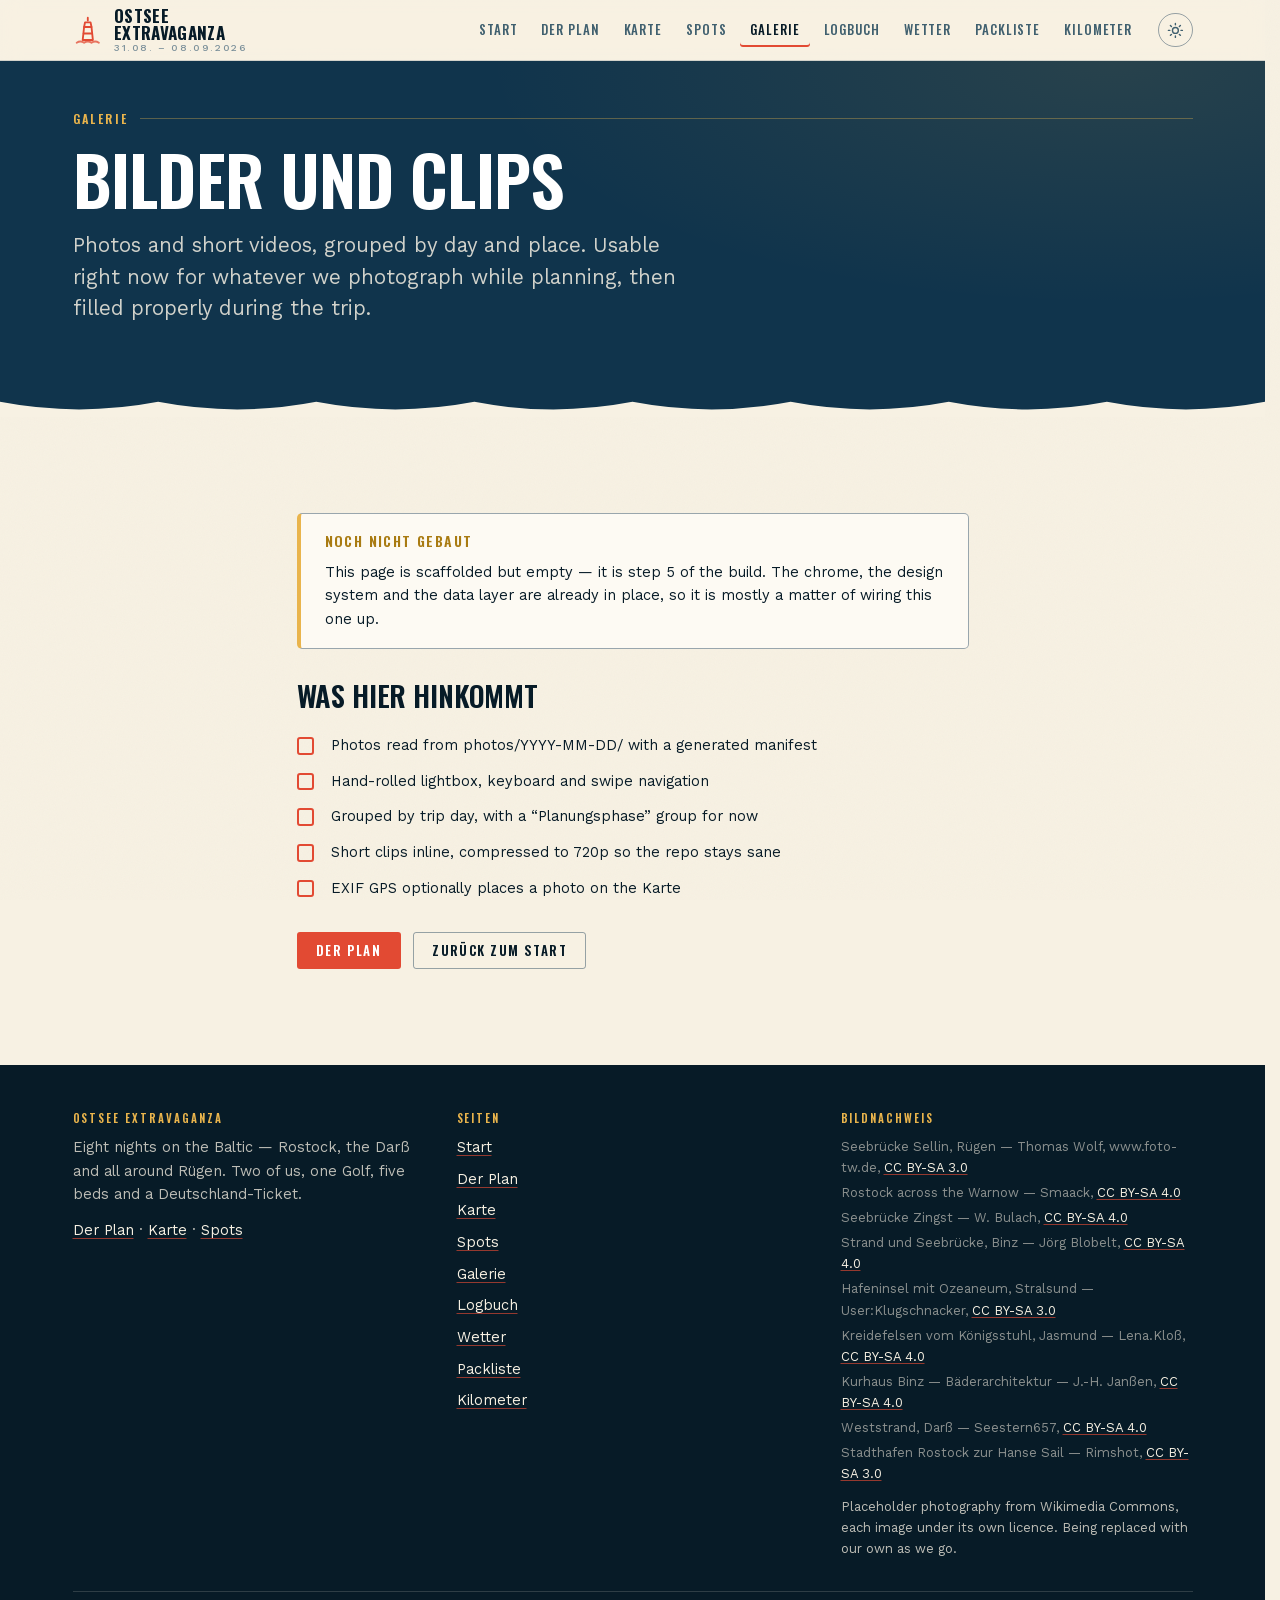
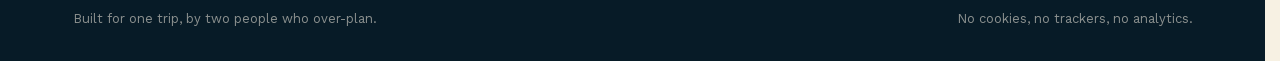
==== galerie.html @ 1d4a8ff0 "Ostsee Extravaganza — trip site for 31 Aug – 8 Sep 2026 Static site for one trip: Leipzig to the Bal" ====
<!DOCTYPE html>
<html lang="de">
<head>
<meta charset="utf-8">
<meta name="viewport" content="width=device-width, initial-scale=1">
<title>Galerie — Ostsee Extravaganza</title>
<meta name="description" content="Photo and video gallery, grouped by day and place.">
<meta name="theme-color" content="#10344c">
<meta name="color-scheme" content="light dark">
<link rel="icon" href="assets/img/motifs/favicon.svg" type="image/svg+xml">
<link rel="preload" href="assets/fonts/oswald-latin.woff2" as="font" type="font/woff2" crossorigin>
<link rel="preload" href="assets/fonts/worksans-latin.woff2" as="font" type="font/woff2" crossorigin>
<link rel="stylesheet" href="assets/css/site.css">
</head>
<body>

<main id="main">

  <header class="page-head">
    <div class="wrap page-head__inner">
      <p class="eyebrow">Galerie</p>
      <h1>Bilder und Clips</h1>
      <p class="lede">Photos and short videos, grouped by day and place. Usable right now for whatever we photograph while planning, then filled properly during the trip.</p>
    </div>
  </header>

  <div class="wave-band wave-band--from-navy"></div>

  <section class="section">
    <div class="wrap wrap--narrow stack-lg">
      <div class="notice notice--soon">
        <div class="notice__title">Noch nicht gebaut</div>
        <p>This page is scaffolded but empty — it is step 5 of the build. The chrome, the
           design system and the data layer are already in place, so it is mostly a matter of
           wiring this one up.</p>
      </div>

      <div>
        <h2 class="h3">Was hier hinkommt</h2>
        <ul class="checklist mt-5">
          <li><span class="checklist__box" aria-hidden="true"></span><span>Photos read from photos/YYYY-MM-DD/ with a generated manifest</span></li>
          <li><span class="checklist__box" aria-hidden="true"></span><span>Hand-rolled lightbox, keyboard and swipe navigation</span></li>
          <li><span class="checklist__box" aria-hidden="true"></span><span>Grouped by trip day, with a “Planungsphase” group for now</span></li>
          <li><span class="checklist__box" aria-hidden="true"></span><span>Short clips inline, compressed to 720p so the repo stays sane</span></li>
          <li><span class="checklist__box" aria-hidden="true"></span><span>EXIF GPS optionally places a photo on the Karte</span></li>
        </ul>
      </div>

      <div class="cluster">
        <a class="btn" href="plan.html">Der Plan</a>
        <a class="btn btn--ghost" href="index.html">Zurück zum Start</a>
      </div>
    </div>
  </section>

</main>

<script type="module" src="assets/js/stub.js"></script>
</body>
</html>
---- assets/css/site.css ----
/* ============================================================================
   OSTSEE EXTRAVAGANZA — design system
   Maritime Retro: 1930s Ostseebad travel-poster identity, editorial interiors.
   No external requests. Light + dark. Mobile first.
   ========================================================================= */

/* --- 1. Fonts ------------------------------------------------------------ */

@font-face {
  font-family: 'Oswald';
  font-style: normal;
  font-weight: 400 700;
  font-display: swap;
  src: url('../fonts/oswald-latin.woff2') format('woff2');
  unicode-range: U+0000-00FF, U+0131, U+0152-0153, U+02BB-02BC, U+02C6, U+02DA,
    U+02DC, U+0304, U+0308, U+0329, U+2000-206F, U+20AC, U+2122, U+2191, U+2193,
    U+2212, U+2215, U+FEFF, U+FFFD;
}
@font-face {
  font-family: 'Oswald';
  font-style: normal;
  font-weight: 400 700;
  font-display: swap;
  src: url('../fonts/oswald-latin-ext.woff2') format('woff2');
  unicode-range: U+0100-02BA, U+02BD-02C5, U+02C7-02CC, U+02CE-02D7, U+02DD-02FF,
    U+1E00-1E9F, U+1EF2-1EFF, U+2020, U+20A0-20AB, U+2C60-2C7F, U+A720-A7FF;
}
@font-face {
  font-family: 'Work Sans';
  font-style: normal;
  font-weight: 400 600;
  font-display: swap;
  src: url('../fonts/worksans-latin.woff2') format('woff2');
  unicode-range: U+0000-00FF, U+0131, U+0152-0153, U+02BB-02BC, U+02C6, U+02DA,
    U+02DC, U+0304, U+0308, U+0329, U+2000-206F, U+20AC, U+2122, U+2191, U+2193,
    U+2212, U+2215, U+FEFF, U+FFFD;
}
@font-face {
  font-family: 'Work Sans';
  font-style: normal;
  font-weight: 400 600;
  font-display: swap;
  src: url('../fonts/worksans-latin-ext.woff2') format('woff2');
  unicode-range: U+0100-02BA, U+02BD-02C5, U+02C7-02CC, U+02CE-02D7, U+02DD-02FF,
    U+1E00-1E9F, U+1EF2-1EFF, U+2020, U+20A0-20AB, U+2C60-2C7F, U+A720-A7FF;
}
@font-face {
  font-family: 'Work Sans';
  font-style: italic;
  font-weight: 400 600;
  font-display: swap;
  src: url('../fonts/worksans-italic-latin.woff2') format('woff2');
  unicode-range: U+0000-00FF, U+2000-206F, U+20AC;
}

/* --- 2. Tokens ---------------------------------------------------------- */

:root {
  /* palette */
  --c-cream: #f7f1e3;
  --c-cream-hi: #fdfaf3;
  --c-sand: #e3d5b7;
  --c-sand-dp: #cdb994;
  --c-navy: #10344c;
  --c-navy-hi: #1a4a68;
  --c-ink: #071b27;
  --c-tomato: #e24a33;
  --c-tomato-dp: #bf3a26;
  --c-mustard: #e9b44c;
  --c-foam: #7fa99b;
  --c-foam-dp: #5b8577;

  /* semantic — light */
  --bg: var(--c-cream);
  --bg-alt: #f1e9d8;
  --surface: var(--c-cream-hi);
  --surface-2: #fffdf8;
  --on-dark: var(--c-cream);
  --text: var(--c-ink);
  --text-dim: #40606f;
  --text-faint: #7a8f99;
  --line: rgba(16, 52, 76, 0.16);
  --line-strong: rgba(16, 52, 76, 0.42);
  --accent: var(--c-tomato);
  --accent-ink: #fff;
  --shadow-sm: 0 1px 2px rgba(7, 27, 39, 0.06), 0 2px 8px rgba(7, 27, 39, 0.05);
  --shadow-md: 0 2px 4px rgba(7, 27, 39, 0.07), 0 12px 32px rgba(7, 27, 39, 0.1);
  --shadow-lg: 0 4px 8px rgba(7, 27, 39, 0.08), 0 24px 56px rgba(7, 27, 39, 0.16);

  /* type */
  --ff-display: 'Oswald', 'Arial Narrow', 'Helvetica Neue Condensed', Impact,
    system-ui, sans-serif;
  --ff-text: 'Work Sans', ui-sans-serif, system-ui, -apple-system, 'Segoe UI',
    Roboto, sans-serif;
  --ff-mono: ui-monospace, 'SF Mono', SFMono-Regular, Menlo, monospace;

  /* fluid scale */
  --fs-poster: clamp(3.2rem, 13vw, 10rem);
  --fs-d1: clamp(2.25rem, 6.2vw, 4.25rem);
  --fs-d2: clamp(1.75rem, 4.2vw, 2.75rem);
  --fs-d3: clamp(1.35rem, 2.6vw, 1.8rem);
  --fs-lede: clamp(1.06rem, 1.6vw, 1.28rem);
  --fs-body: 1rem;
  --fs-sm: 0.9125rem;
  --fs-xs: 0.8125rem;
  --fs-eyebrow: 0.75rem;

  /* space */
  --sp-1: 0.25rem;
  --sp-2: 0.5rem;
  --sp-3: 0.75rem;
  --sp-4: 1rem;
  --sp-5: 1.5rem;
  --sp-6: 2rem;
  --sp-7: 3rem;
  --sp-8: 4rem;
  --sp-9: 6rem;

  /* geometry */
  --r-sm: 3px;
  --r-md: 5px;
  --r-lg: 8px;
  --wrap: 74rem;
  --wrap-narrow: 46rem;
  --nav-h: 3.75rem;

  --ease: cubic-bezier(0.2, 0.7, 0.25, 1);
}

@media (prefers-color-scheme: dark) {
  :root {
    --bg: var(--c-ink);
    --bg-alt: #04121b;
    --surface: #0e2a3a;
    --surface-2: #133346;
    --text: #f2ead9;
    --text-dim: #a8bfc9;
    --text-faint: #6f8b98;
    --line: rgba(227, 213, 183, 0.16);
    --line-strong: rgba(227, 213, 183, 0.36);
    --accent: #f2603f;
    --shadow-sm: 0 1px 2px rgba(0, 0, 0, 0.4), 0 2px 8px rgba(0, 0, 0, 0.3);
    --shadow-md: 0 2px 4px rgba(0, 0, 0, 0.4), 0 12px 32px rgba(0, 0, 0, 0.45);
    --shadow-lg: 0 4px 8px rgba(0, 0, 0, 0.4), 0 24px 56px rgba(0, 0, 0, 0.55);
  }
}

/* the theme toggle stamps data-theme on <html> and must win both ways */
:root[data-theme='light'] {
  --bg: #f7f1e3;
  --bg-alt: #f1e9d8;
  --surface: #fdfaf3;
  --surface-2: #fffdf8;
  --text: #071b27;
  --text-dim: #40606f;
  --text-faint: #7a8f99;
  --line: rgba(16, 52, 76, 0.16);
  --line-strong: rgba(16, 52, 76, 0.42);
  --accent: #e24a33;
  --shadow-sm: 0 1px 2px rgba(7, 27, 39, 0.06), 0 2px 8px rgba(7, 27, 39, 0.05);
  --shadow-md: 0 2px 4px rgba(7, 27, 39, 0.07), 0 12px 32px rgba(7, 27, 39, 0.1);
  --shadow-lg: 0 4px 8px rgba(7, 27, 39, 0.08), 0 24px 56px rgba(7, 27, 39, 0.16);
}
:root[data-theme='dark'] {
  --bg: #071b27;
  --bg-alt: #04121b;
  --surface: #0e2a3a;
  --surface-2: #133346;
  --text: #f2ead9;
  --text-dim: #a8bfc9;
  --text-faint: #6f8b98;
  --line: rgba(227, 213, 183, 0.16);
  --line-strong: rgba(227, 213, 183, 0.36);
  --accent: #f2603f;
  --shadow-sm: 0 1px 2px rgba(0, 0, 0, 0.4), 0 2px 8px rgba(0, 0, 0, 0.3);
  --shadow-md: 0 2px 4px rgba(0, 0, 0, 0.4), 0 12px 32px rgba(0, 0, 0, 0.45);
  --shadow-lg: 0 4px 8px rgba(0, 0, 0, 0.4), 0 24px 56px rgba(0, 0, 0, 0.55);
}

/* --- 3. Base ------------------------------------------------------------ */

*,
*::before,
*::after {
  box-sizing: border-box;
}
* {
  margin: 0;
}

html {
  -webkit-text-size-adjust: 100%;
  scroll-behavior: smooth;
  scrollbar-gutter: stable;
}
@media (prefers-reduced-motion: reduce) {
  html {
    scroll-behavior: auto;
  }
  *,
  *::before,
  *::after {
    animation-duration: 0.001ms !important;
    animation-iteration-count: 1 !important;
    transition-duration: 0.001ms !important;
  }
}

body {
  background: var(--bg);
  color: var(--text);
  font-family: var(--ff-text);
  font-size: var(--fs-body);
  line-height: 1.62;
  font-synthesis-weight: none;
  -webkit-font-smoothing: antialiased;
  text-rendering: optimizeLegibility;
  overflow-x: hidden;
}

/* subtle paper grain, sits under everything */
body::before {
  content: '';
  position: fixed;
  inset: 0;
  z-index: 0;
  pointer-events: none;
  opacity: 0.032;
  mix-blend-mode: multiply;
  background-image: url("data:image/svg+xml,%3Csvg xmlns='http://www.w3.org/2000/svg' width='180' height='180'%3E%3Cfilter id='n'%3E%3CfeTurbulence type='fractalNoise' baseFrequency='0.85' numOctaves='3'/%3E%3C/filter%3E%3Crect width='180' height='180' filter='url(%23n)'/%3E%3C/svg%3E");
}
@media (prefers-color-scheme: dark) {
  body::before {
    mix-blend-mode: screen;
    opacity: 0.05;
  }
}
:root[data-theme='dark'] body::before {
  mix-blend-mode: screen;
  opacity: 0.05;
}
:root[data-theme='light'] body::before {
  mix-blend-mode: multiply;
  opacity: 0.032;
}

img,
picture,
svg,
video {
  display: block;
  max-width: 100%;
}
img,
video {
  height: auto;
}

a {
  color: inherit;
  text-decoration-color: color-mix(in srgb, var(--accent) 65%, transparent);
  text-decoration-thickness: 0.08em;
  text-underline-offset: 0.18em;
  transition: color 0.16s var(--ease);
}
a:hover {
  color: var(--accent);
}

:where(a, button, input, select, textarea, summary, [tabindex]):focus-visible {
  outline: 2.5px solid var(--accent);
  outline-offset: 2px;
  border-radius: 2px;
}

button,
input,
select,
textarea {
  font: inherit;
  color: inherit;
}

::selection {
  background: var(--c-mustard);
  color: var(--c-ink);
}

.visually-hidden {
  position: absolute !important;
  width: 1px;
  height: 1px;
  padding: 0;
  overflow: hidden;
  clip: rect(0 0 0 0);
  white-space: nowrap;
  border: 0;
}

.skip-link {
  position: absolute;
  left: -9999px;
  top: 0;
  z-index: 100;
  background: var(--c-tomato);
  color: #fff;
  padding: var(--sp-3) var(--sp-5);
  font-family: var(--ff-display);
  text-transform: uppercase;
  letter-spacing: 0.06em;
}
.skip-link:focus {
  left: var(--sp-4);
  top: var(--sp-4);
  color: #fff;
}

/* --- 4. Typography ------------------------------------------------------ */

.display,
h1,
h2,
h3,
h4 {
  font-family: var(--ff-display);
  font-weight: 600;
  line-height: 1.02;
  letter-spacing: -0.005em;
  text-wrap: balance;
}

.poster-title {
  font-family: var(--ff-display);
  font-weight: 700;
  font-size: var(--fs-poster);
  line-height: 0.85;
  letter-spacing: -0.018em;
  text-transform: uppercase;
}
.poster-title > span {
  display: block;
}

h1,
.h1 {
  font-size: var(--fs-d1);
  text-transform: uppercase;
  letter-spacing: -0.01em;
}
h2,
.h2 {
  font-size: var(--fs-d2);
  text-transform: uppercase;
}
h3,
.h3 {
  font-size: var(--fs-d3);
}
h4,
.h4 {
  font-size: 1.0625rem;
  text-transform: uppercase;
  letter-spacing: 0.03em;
}

.eyebrow {
  display: flex;
  align-items: center;
  gap: var(--sp-3);
  font-family: var(--ff-display);
  font-size: var(--fs-eyebrow);
  font-weight: 600;
  text-transform: uppercase;
  letter-spacing: 0.2em;
  color: var(--accent);
}
.eyebrow::after {
  content: '';
  flex: 1;
  height: 1px;
  background: currentColor;
  opacity: 0.35;
}
.eyebrow--plain::after {
  display: none;
}

.lede {
  font-size: var(--fs-lede);
  line-height: 1.55;
  color: var(--text-dim);
  max-width: 42ch;
  text-wrap: pretty;
}

p {
  text-wrap: pretty;
}
p + p {
  margin-top: var(--sp-4);
}

.prose {
  max-width: 62ch;
}
.prose > * + * {
  margin-top: var(--sp-4);
}

.num {
  font-variant-numeric: tabular-nums;
  font-feature-settings: 'tnum' 1;
}

.tag {
  display: inline-block;
  font-family: var(--ff-display);
  font-size: 0.6875rem;
  font-weight: 600;
  text-transform: uppercase;
  letter-spacing: 0.13em;
  padding: 0.25em 0.6em 0.2em;
  border: 1px solid var(--line-strong);
  border-radius: 999px;
  color: var(--text-dim);
  white-space: nowrap;
}
.tag--accent {
  background: var(--c-tomato);
  border-color: var(--c-tomato);
  color: #fff;
}
.tag--mustard {
  background: var(--c-mustard);
  border-color: var(--c-mustard);
  color: var(--c-ink);
}
.tag--foam {
  background: var(--c-foam);
  border-color: var(--c-foam);
  color: var(--c-ink);
}
.tag--ghost {
  border-style: dashed;
}

/* --- 5. Layout --------------------------------------------------------- */

.wrap {
  width: 100%;
  max-width: var(--wrap);
  margin-inline: auto;
  padding-inline: var(--sp-5);
}
@media (min-width: 40em) {
  .wrap {
    padding-inline: var(--sp-6);
  }
}
.wrap--narrow {
  max-width: var(--wrap-narrow);
}

.section {
  position: relative;
  z-index: 1;
  padding-block: var(--sp-8);
}
@media (min-width: 48em) {
  .section {
    padding-block: var(--sp-9);
  }
}
.section--tight {
  padding-block: var(--sp-7);
}
.section--alt {
  background: var(--bg-alt);
}
.section--navy {
  background: var(--c-navy);
  color: var(--on-dark);
}
.section--navy .lede,
.section--navy .tag {
  color: color-mix(in srgb, var(--c-cream) 78%, transparent);
}
.section--navy .tag {
  border-color: rgba(247, 241, 227, 0.35);
}
.section--navy .eyebrow {
  color: var(--c-mustard);
}

.section-head {
  margin-bottom: var(--sp-6);
}
.section-head > * + * {
  margin-top: var(--sp-3);
}

.stack > * + * {
  margin-top: var(--sp-4);
}
.stack-lg > * + * {
  margin-top: var(--sp-6);
}

.grid {
  display: grid;
  gap: var(--sp-5);
}
.grid--2 {
  grid-template-columns: repeat(auto-fit, minmax(min(100%, 20rem), 1fr));
}
.grid--3 {
  grid-template-columns: repeat(auto-fit, minmax(min(100%, 15rem), 1fr));
}
.grid--4 {
  grid-template-columns: repeat(auto-fit, minmax(min(100%, 11rem), 1fr));
}
/* the five stays: explicit columns so the set lands 3 + 2 rather than 4 + 1 */
.grid--places {
  grid-template-columns: 1fr;
}
@media (min-width: 40em) {
  .grid--places {
    grid-template-columns: repeat(2, 1fr);
  }
}
@media (min-width: 64em) {
  .grid--places {
    grid-template-columns: repeat(3, 1fr);
  }
}

.cluster {
  display: flex;
  flex-wrap: wrap;
  gap: var(--sp-3);
  align-items: center;
}

/* --- 6. Motifs --------------------------------------------------------- */

/* Scalloped wave divider.
   Convention: a band is filled with the colour of the section it BELONGS to, and
   sits on the colour of the section it points into.
     --to-*    scallops point UP, band belongs to the section below
     --from-*  scallops point DOWN, band belongs to the section above          */
:root {
  --wave-h: clamp(14px, 2.4vw, 28px);
}

.wave {
  display: block;
  width: 100%;
  height: var(--wave-h);
  fill: currentColor;
}

.wave-band {
  position: relative;
  z-index: 2;
  line-height: 0;
  color: var(--c-navy);
  background: var(--bg);
}

/* entering a navy section from a lighter one: navy bulges upward */
.wave-band--to-navy {
  color: var(--c-navy);
  background: var(--bg-alt);
}
.wave-band--to-navy .wave {
  transform: scaleY(-1);
}

/* leaving a navy section: navy scallops hang down into the page */
.wave-band--from-navy {
  color: var(--c-navy);
  background: var(--bg);
}

/* leaving the photographic hero: the page colour bites up into the image */
.wave-band--from-hero {
  color: var(--bg);
  background: transparent;
  margin-top: calc(-1 * var(--wave-h));
}
.wave-band--from-hero .wave {
  transform: scaleY(-1);
}

/* leaving a tinted (--alt) section into the plain page background */
.wave-band--from-alt {
  color: var(--bg-alt);
  background: var(--bg);
}

/* thin double rule, poster style */
.rule {
  border: 0;
  height: 4px;
  border-top: 1px solid var(--line-strong);
  border-bottom: 1px solid var(--line-strong);
  background: transparent;
}

/* dashed route line with a bead at each end */
.routeline {
  display: flex;
  align-items: center;
  gap: var(--sp-2);
  color: var(--accent);
}
.routeline::before,
.routeline::after {
  content: '';
  width: 7px;
  height: 7px;
  border: 2px solid currentColor;
  border-radius: 50%;
  flex: none;
}
.routeline > span {
  flex: 1;
  height: 0;
  border-top: 2px dashed currentColor;
  opacity: 0.7;
}

/* --- 7. Header / nav --------------------------------------------------- */

.site-header {
  position: sticky;
  top: 0;
  z-index: 40;
  background: color-mix(in srgb, var(--bg) 88%, transparent);
  backdrop-filter: saturate(140%) blur(10px);
  border-bottom: 1px solid var(--line);
}
.site-header__bar {
  display: flex;
  align-items: center;
  gap: var(--sp-4);
  min-height: var(--nav-h);
}

.brand {
  display: inline-flex;
  align-items: center;
  gap: var(--sp-3);
  font-family: var(--ff-display);
  font-weight: 700;
  font-size: 1.0625rem;
  text-transform: uppercase;
  letter-spacing: 0.02em;
  text-decoration: none;
  line-height: 1;
  flex: none;
}
.brand:hover {
  color: inherit;
}
.brand__mark {
  width: 1.85rem;
  height: 1.85rem;
  flex: none;
  color: var(--c-tomato);
}
.brand__text small {
  display: block;
  font-family: var(--ff-text);
  font-size: 0.625rem;
  font-weight: 500;
  letter-spacing: 0.16em;
  color: var(--text-faint);
  text-transform: uppercase;
  margin-top: 2px;
}

.nav-toggle {
  margin-left: auto;
  display: inline-flex;
  align-items: center;
  gap: var(--sp-2);
  background: none;
  border: 1px solid var(--line-strong);
  border-radius: var(--r-sm);
  padding: 0.45rem 0.7rem;
  font-family: var(--ff-display);
  font-size: 0.75rem;
  text-transform: uppercase;
  letter-spacing: 0.12em;
  cursor: pointer;
}
@media (min-width: 62em) {
  .nav-toggle {
    display: none;
  }
}

.nav {
  margin-left: auto;
}
.nav__list {
  list-style: none;
  padding: 0;
  margin: 0;
  display: flex;
  gap: var(--sp-1);
}
.nav__link {
  display: block;
  padding: 0.4rem 0.62rem;
  font-family: var(--ff-display);
  font-size: 0.8125rem;
  font-weight: 500;
  text-transform: uppercase;
  letter-spacing: 0.07em;
  text-decoration: none;
  border-radius: var(--r-sm);
  color: var(--text-dim);
  white-space: nowrap;
}
.nav__link:hover {
  color: var(--text);
  background: color-mix(in srgb, var(--c-sand) 40%, transparent);
}
.nav__link[aria-current='page'] {
  color: var(--text);
  box-shadow: inset 0 -2px 0 var(--c-tomato);
}

@media (max-width: 61.99em) {
  .nav {
    position: absolute;
    left: 0;
    right: 0;
    top: 100%;
    background: var(--surface);
    border-bottom: 1px solid var(--line);
    box-shadow: var(--shadow-md);
    display: none;
    padding: var(--sp-3) var(--sp-5) var(--sp-5);
  }
  .nav[data-open='true'] {
    display: block;
  }
  .nav__list {
    flex-direction: column;
    gap: 0;
  }
  .nav__link {
    padding: 0.7rem 0.5rem;
    font-size: 1rem;
    border-bottom: 1px solid var(--line);
    border-radius: 0;
  }
  .nav__link[aria-current='page'] {
    box-shadow: inset 3px 0 0 var(--c-tomato);
  }
}

.theme-toggle {
  flex: none;
  width: 2.15rem;
  height: 2.15rem;
  display: grid;
  place-items: center;
  background: none;
  border: 1px solid var(--line-strong);
  border-radius: 50%;
  cursor: pointer;
  color: var(--text-dim);
}
.theme-toggle:hover {
  color: var(--text);
  border-color: var(--line-strong);
}
.theme-toggle svg {
  width: 1.05rem;
  height: 1.05rem;
}
.theme-toggle .icon-moon {
  display: none;
}
@media (prefers-color-scheme: dark) {
  .theme-toggle .icon-sun {
    display: none;
  }
  .theme-toggle .icon-moon {
    display: block;
  }
}
:root[data-theme='dark'] .theme-toggle .icon-sun {
  display: none;
}
:root[data-theme='dark'] .theme-toggle .icon-moon {
  display: block;
}
:root[data-theme='light'] .theme-toggle .icon-sun {
  display: block;
}
:root[data-theme='light'] .theme-toggle .icon-moon {
  display: none;
}

/* --- 8. Hero ----------------------------------------------------------- */

.hero {
  position: relative;
  z-index: 1;
  isolation: isolate;
  background: var(--c-navy);
  color: var(--c-cream);
  overflow: hidden;
}
.hero__media {
  position: absolute;
  inset: 0;
  z-index: -2;
}
.hero__media img {
  width: 100%;
  height: 100%;
  object-fit: cover;
  object-position: center 58%;
}
.hero__scrim {
  position: absolute;
  inset: 0;
  z-index: -1;
  background: linear-gradient(
      180deg,
      rgba(7, 27, 39, 0.78) 0%,
      rgba(7, 27, 39, 0.42) 34%,
      rgba(7, 27, 39, 0.55) 68%,
      rgba(7, 27, 39, 0.9) 100%
    ),
    radial-gradient(120% 80% at 50% 40%, transparent 30%, rgba(7, 27, 39, 0.5) 100%);
}
.hero__inner {
  position: relative;
  padding-block: clamp(var(--sp-7), 9vh, 6.5rem);
  display: grid;
  gap: var(--sp-5);
}
.hero__kicker {
  display: flex;
  flex-wrap: wrap;
  align-items: center;
  gap: var(--sp-3);
  font-family: var(--ff-display);
  font-size: 0.8125rem;
  font-weight: 500;
  text-transform: uppercase;
  letter-spacing: 0.22em;
  color: var(--c-mustard);
}
.hero__title {
  color: #fff;
  text-shadow: 0 2px 24px rgba(7, 27, 39, 0.5);
}
.hero__title .line-1 {
  color: var(--c-cream);
}
.hero__title .line-2 {
  color: var(--c-mustard);
  -webkit-text-stroke: 0;
}
.hero__lede {
  max-width: 34ch;
  color: color-mix(in srgb, var(--c-cream) 90%, transparent);
  font-size: var(--fs-lede);
  line-height: 1.5;
}
.hero__meta {
  display: flex;
  flex-wrap: wrap;
  gap: var(--sp-3) var(--sp-6);
  padding-top: var(--sp-4);
  border-top: 1px solid rgba(247, 241, 227, 0.28);
}
.hero__metaitem {
  display: grid;
  gap: 2px;
}
.hero__metaitem dt {
  font-family: var(--ff-display);
  font-size: 0.6875rem;
  text-transform: uppercase;
  letter-spacing: 0.18em;
  color: color-mix(in srgb, var(--c-cream) 62%, transparent);
}
.hero__metaitem dd {
  font-family: var(--ff-display);
  font-size: 1.25rem;
  font-weight: 600;
  color: #fff;
  font-variant-numeric: tabular-nums;
}
.hero__credit {
  position: absolute;
  right: var(--sp-4);
  bottom: var(--sp-3);
  z-index: 2;
  font-size: 0.625rem;
  letter-spacing: 0.04em;
  color: rgba(247, 241, 227, 0.6);
  text-align: right;
  max-width: 60vw;
}
.hero__credit a {
  color: inherit;
}

/* countdown */
.countdown {
  display: flex;
  gap: var(--sp-3);
  flex-wrap: wrap;
}
.countdown__cell {
  min-width: 4.25rem;
  padding: var(--sp-3) var(--sp-4);
  background: rgba(7, 27, 39, 0.45);
  border: 1px solid rgba(247, 241, 227, 0.28);
  border-radius: var(--r-md);
  text-align: center;
  backdrop-filter: blur(4px);
}
.countdown__num {
  display: block;
  font-family: var(--ff-display);
  font-weight: 700;
  font-size: 2rem;
  line-height: 1;
  color: #fff;
  font-variant-numeric: tabular-nums;
}
.countdown__lab {
  display: block;
  font-family: var(--ff-display);
  font-size: 0.625rem;
  text-transform: uppercase;
  letter-spacing: 0.16em;
  color: var(--c-mustard);
  margin-top: 4px;
}

/* --- 9. Cards ---------------------------------------------------------- */

.card {
  position: relative;
  background: var(--surface);
  border: 1px solid var(--line);
  border-radius: var(--r-md);
  box-shadow: var(--shadow-sm);
}
.card__body {
  padding: var(--sp-5);
}
.card--flush .card__body {
  padding: var(--sp-4);
}

/* place card — poster panel with photo */
.place {
  display: flex;
  flex-direction: column;
  overflow: hidden;
  background: var(--surface);
  border: 1px solid var(--line);
  border-radius: var(--r-md);
  box-shadow: var(--shadow-sm);
  text-decoration: none;
  color: inherit;
  transition: transform 0.28s var(--ease), box-shadow 0.28s var(--ease);
}
.place:hover,
.place:focus-visible {
  color: inherit;
  transform: translateY(-3px);
  box-shadow: var(--shadow-md);
}
.place__media {
  position: relative;
  aspect-ratio: 4 / 3;
  overflow: hidden;
  background: var(--c-navy);
}
.place__media img {
  width: 100%;
  height: 100%;
  object-fit: cover;
  transition: transform 0.5s var(--ease);
}
.place:hover .place__media img {
  transform: scale(1.04);
}
.place__seq {
  position: absolute;
  top: var(--sp-3);
  left: var(--sp-3);
  z-index: 2;
  width: 2rem;
  height: 2rem;
  display: grid;
  place-items: center;
  background: var(--c-tomato);
  color: #fff;
  border-radius: 50%;
  font-family: var(--ff-display);
  font-weight: 700;
  font-size: 0.9375rem;
  line-height: 1;
  box-shadow: 0 2px 8px rgba(7, 27, 39, 0.35);
}
.place__nights {
  position: absolute;
  bottom: 0;
  right: 0;
  z-index: 2;
  background: var(--c-mustard);
  color: var(--c-ink);
  font-family: var(--ff-display);
  font-size: 0.6875rem;
  font-weight: 600;
  text-transform: uppercase;
  letter-spacing: 0.1em;
  padding: 0.3em 0.7em;
  border-top-left-radius: var(--r-sm);
}
.place__body {
  padding: var(--sp-4) var(--sp-4) var(--sp-5);
  display: flex;
  flex-direction: column;
  gap: var(--sp-2);
  flex: 1;
}
.place__town {
  font-family: var(--ff-display);
  font-size: 1.4375rem;
  font-weight: 600;
  text-transform: uppercase;
  line-height: 1;
  letter-spacing: -0.005em;
}
.place__dates {
  font-family: var(--ff-display);
  font-size: 0.75rem;
  text-transform: uppercase;
  letter-spacing: 0.13em;
  color: var(--accent);
}
.place__name {
  font-size: var(--fs-sm);
  font-weight: 500;
}
.place__blurb {
  font-size: var(--fs-sm);
  color: var(--text-dim);
  line-height: 1.5;
}
.place__foot {
  margin-top: auto;
  padding-top: var(--sp-3);
  border-top: 1px solid var(--line);
  display: flex;
  justify-content: space-between;
  align-items: baseline;
  gap: var(--sp-3);
  font-family: var(--ff-display);
  font-size: 0.8125rem;
  text-transform: uppercase;
  letter-spacing: 0.06em;
}
.place__price {
  font-weight: 600;
  font-variant-numeric: tabular-nums;
}
.place__per {
  color: var(--text-faint);
  font-size: 0.6875rem;
  letter-spacing: 0.1em;
}

/* ticket-stub card, for bookings and transport */
.ticket {
  position: relative;
  background: var(--surface);
  border: 1px solid var(--line-strong);
  border-radius: var(--r-md);
  padding: var(--sp-5);
  box-shadow: var(--shadow-sm);
  overflow: hidden;
}
.ticket::before,
.ticket::after {
  content: '';
  position: absolute;
  width: 14px;
  height: 14px;
  background: var(--bg);
  border: 1px solid var(--line-strong);
  border-radius: 50%;
}
.ticket::before {
  left: -8px;
  top: 50%;
  transform: translateY(-50%);
}
.ticket::after {
  right: -8px;
  top: 50%;
  transform: translateY(-50%);
}
.ticket--alt::before,
.ticket--alt::after {
  background: var(--bg-alt);
}

/* stat tile */
.stat {
  padding: var(--sp-4);
  background: var(--surface);
  border: 1px solid var(--line);
  border-radius: var(--r-md);
  display: grid;
  gap: var(--sp-1);
}
.stat--bare {
  background: none;
  border: 0;
  padding: 0;
}
.stat__val {
  font-family: var(--ff-display);
  font-weight: 700;
  font-size: clamp(1.75rem, 4vw, 2.5rem);
  line-height: 1;
  font-variant-numeric: tabular-nums;
  letter-spacing: -0.015em;
}
.stat__val small {
  font-size: 0.5em;
  font-weight: 500;
  color: var(--text-faint);
  letter-spacing: 0.02em;
}
.stat__lab {
  font-family: var(--ff-display);
  font-size: 0.6875rem;
  text-transform: uppercase;
  letter-spacing: 0.16em;
  color: var(--text-faint);
}
.stat__note {
  font-size: var(--fs-xs);
  color: var(--text-dim);
}
.section--navy .stat {
  background: rgba(247, 241, 227, 0.06);
  border-color: rgba(247, 241, 227, 0.18);
}
.section--navy .stat__lab {
  color: var(--c-mustard);
}
.section--navy .stat__note {
  color: rgba(247, 241, 227, 0.72);
}

/* --- 10. Notices ------------------------------------------------------- */

.notice {
  display: grid;
  gap: var(--sp-2);
  padding: var(--sp-4) var(--sp-5);
  border-radius: var(--r-md);
  border: 1px solid var(--line-strong);
  border-left-width: 4px;
  background: var(--surface);
  font-size: var(--fs-sm);
}
.notice__title {
  font-family: var(--ff-display);
  font-size: 0.875rem;
  font-weight: 600;
  text-transform: uppercase;
  letter-spacing: 0.1em;
}
.notice--warn {
  border-left-color: var(--c-tomato);
}
.notice--warn .notice__title {
  color: var(--c-tomato);
}
.notice--info {
  border-left-color: var(--c-foam);
}
.notice--info .notice__title {
  color: var(--c-foam-dp);
}
.notice--soon {
  border-left-color: var(--c-mustard);
}
.notice--soon .notice__title {
  color: #a97b12;
}
@media (prefers-color-scheme: dark) {
  .notice--info .notice__title {
    color: var(--c-foam);
  }
  .notice--soon .notice__title {
    color: var(--c-mustard);
  }
}
:root[data-theme='dark'] .notice--info .notice__title {
  color: var(--c-foam);
}
:root[data-theme='dark'] .notice--soon .notice__title {
  color: var(--c-mustard);
}

/* deadline strip */
.deadline {
  display: flex;
  flex-wrap: wrap;
  align-items: center;
  gap: var(--sp-3) var(--sp-5);
  padding: var(--sp-4) var(--sp-5);
  background: var(--c-mustard);
  color: var(--c-ink);
  border-radius: var(--r-md);
}
.deadline--urgent {
  background: var(--c-tomato);
  color: #fff;
}
.deadline__label {
  font-family: var(--ff-display);
  font-size: 0.6875rem;
  text-transform: uppercase;
  letter-spacing: 0.18em;
  opacity: 0.8;
}
.deadline__main {
  font-family: var(--ff-display);
  font-size: 1.0625rem;
  font-weight: 600;
}
.deadline__days {
  margin-left: auto;
  font-family: var(--ff-display);
  font-weight: 700;
  font-size: 1.5rem;
  font-variant-numeric: tabular-nums;
  white-space: nowrap;
}
.deadline__days small {
  font-size: 0.5em;
  font-weight: 500;
  letter-spacing: 0.12em;
  text-transform: uppercase;
}

/* --- 11. Buttons ------------------------------------------------------- */

.btn {
  display: inline-flex;
  align-items: center;
  justify-content: center;
  gap: var(--sp-2);
  padding: 0.68rem 1.15rem;
  font-family: var(--ff-display);
  font-size: 0.8125rem;
  font-weight: 600;
  text-transform: uppercase;
  letter-spacing: 0.11em;
  line-height: 1;
  text-decoration: none;
  cursor: pointer;
  border: 1px solid transparent;
  border-radius: var(--r-sm);
  background: var(--c-tomato);
  color: #fff;
  transition: transform 0.14s var(--ease), background 0.14s var(--ease),
    box-shadow 0.14s var(--ease);
}
.btn:hover {
  background: var(--c-tomato-dp);
  color: #fff;
  transform: translateY(-1px);
  box-shadow: var(--shadow-sm);
}
.btn:active {
  transform: none;
}
.btn--ghost {
  background: transparent;
  color: inherit;
  border-color: var(--line-strong);
}
.btn--ghost:hover {
  background: color-mix(in srgb, var(--c-sand) 42%, transparent);
  color: inherit;
}
.btn--on-dark {
  background: transparent;
  border-color: rgba(247, 241, 227, 0.5);
  color: var(--c-cream);
}
.btn--on-dark:hover {
  background: rgba(247, 241, 227, 0.14);
  color: #fff;
}
.btn--sm {
  padding: 0.45rem 0.8rem;
  font-size: 0.6875rem;
}

/* --- 12. Tables -------------------------------------------------------- */

.table-scroll {
  overflow-x: auto;
  -webkit-overflow-scrolling: touch;
  border: 1px solid var(--line);
  border-radius: var(--r-md);
  background: var(--surface);
}
table.data {
  width: 100%;
  border-collapse: collapse;
  font-size: var(--fs-sm);
  min-width: 34rem;
}
table.data th,
table.data td {
  padding: 0.7rem 0.9rem;
  text-align: left;
  border-bottom: 1px solid var(--line);
  vertical-align: top;
}
table.data thead th {
  font-family: var(--ff-display);
  font-size: 0.6875rem;
  font-weight: 600;
  text-transform: uppercase;
  letter-spacing: 0.13em;
  color: var(--text-faint);
  white-space: nowrap;
  background: var(--bg-alt);
  position: sticky;
  top: 0;
}
table.data tbody tr:last-child td {
  border-bottom: 0;
}
table.data tbody tr:hover {
  background: color-mix(in srgb, var(--c-sand) 22%, transparent);
}
table.data .right {
  text-align: right;
  font-variant-numeric: tabular-nums;
  white-space: nowrap;
}
table.data tfoot td {
  font-weight: 600;
  border-top: 2px solid var(--line-strong);
  background: var(--bg-alt);
}

/* --- 13. Footer -------------------------------------------------------- */

.site-footer {
  position: relative;
  z-index: 1;
  background: var(--c-ink);
  color: color-mix(in srgb, var(--c-cream) 76%, transparent);
  font-size: var(--fs-sm);
  padding-block: var(--sp-7) var(--sp-6);
}
.site-footer a {
  color: var(--c-cream);
}
.site-footer h4 {
  color: var(--c-mustard);
  font-size: 0.6875rem;
  letter-spacing: 0.18em;
  margin-bottom: var(--sp-3);
}
.site-footer__grid {
  display: grid;
  gap: var(--sp-6);
  grid-template-columns: repeat(auto-fit, minmax(min(100%, 13rem), 1fr));
}
.site-footer__links {
  list-style: none;
  padding: 0;
  display: grid;
  gap: var(--sp-2);
}
.site-footer__bottom {
  margin-top: var(--sp-6);
  padding-top: var(--sp-4);
  border-top: 1px solid rgba(247, 241, 227, 0.16);
  display: flex;
  flex-wrap: wrap;
  gap: var(--sp-3) var(--sp-5);
  justify-content: space-between;
  font-size: var(--fs-xs);
  color: rgba(247, 241, 227, 0.55);
}
.credit-list {
  list-style: none;
  padding: 0;
  margin: 0;
  font-size: var(--fs-xs);
  color: rgba(247, 241, 227, 0.55);
  display: grid;
  gap: var(--sp-1);
}

/* --- 14. Utilities ----------------------------------------------------- */

.mt-0 { margin-top: 0; }
.mt-3 { margin-top: var(--sp-3); }
.mt-4 { margin-top: var(--sp-4); }
.mt-5 { margin-top: var(--sp-5); }
.mt-6 { margin-top: var(--sp-6); }
.mt-7 { margin-top: var(--sp-7); }
.dim { color: var(--text-dim); }
.faint { color: var(--text-faint); }
.small { font-size: var(--fs-sm); }
.xs { font-size: var(--fs-xs); }
.center { text-align: center; }
.nowrap { white-space: nowrap; }
[hidden] { display: none !important; }

/* progressive reveal — only where motion is welcome */
@media (prefers-reduced-motion: no-preference) {
  .reveal {
    opacity: 0;
    transform: translateY(14px);
    transition: opacity 0.6s var(--ease), transform 0.6s var(--ease);
  }
  .reveal.is-in {
    opacity: 1;
    transform: none;
  }
}

@media print {
  .site-header, .site-footer, .nav-toggle, .theme-toggle, .hero__media, .hero__scrim { display: none !important; }
  body { background: #fff; color: #000; }
  .section { padding-block: 1rem; }
  a { text-decoration: none; }
}

/* ============================================================================
   15. Page header (compact hero for interior pages)
   ========================================================================= */

.page-head {
  position: relative;
  z-index: 1;
  background: var(--c-navy);
  color: var(--c-cream);
  padding-block: var(--sp-7) var(--sp-8);
  overflow: hidden;
}
.page-head::after {
  content: '';
  position: absolute;
  inset: 0;
  opacity: 0.5;
  pointer-events: none;
  background: radial-gradient(80% 120% at 88% 0%, rgba(233, 180, 76, 0.22), transparent 62%);
}
.page-head__inner {
  position: relative;
  display: grid;
  gap: var(--sp-4);
}
.page-head h1 {
  color: #fff;
  max-width: 24ch;
}
.page-head .lede {
  color: color-mix(in srgb, var(--c-cream) 84%, transparent);
  max-width: 52ch;
}
.page-head .eyebrow {
  color: var(--c-mustard);
}
.page-head__facts {
  display: flex;
  flex-wrap: wrap;
  gap: var(--sp-3) var(--sp-6);
  margin-top: var(--sp-3);
  padding-top: var(--sp-4);
  border-top: 1px solid rgba(247, 241, 227, 0.24);
}
.page-head__fact {
  display: grid;
  gap: 1px;
}
.page-head__fact dt {
  font-family: var(--ff-display);
  font-size: 0.625rem;
  text-transform: uppercase;
  letter-spacing: 0.18em;
  color: rgba(247, 241, 227, 0.62);
}
.page-head__fact dd {
  font-family: var(--ff-display);
  font-size: 1.125rem;
  font-weight: 600;
  color: #fff;
  font-variant-numeric: tabular-nums;
}

/* ============================================================================
   16. Day timeline
   ========================================================================= */

.timeline {
  display: grid;
  gap: var(--sp-6);
}

.day {
  position: relative;
  display: grid;
  gap: var(--sp-4);
  grid-template-columns: 1fr;
  scroll-margin-top: calc(var(--nav-h) + var(--sp-4));
}
@media (min-width: 52em) {
  .day {
    grid-template-columns: 7.5rem 1fr;
    gap: var(--sp-6);
  }
}

/* left rail */
.day__rail {
  display: flex;
  align-items: center;
  gap: var(--sp-3);
}
@media (min-width: 52em) {
  .day__rail {
    display: block;
    position: sticky;
    top: calc(var(--nav-h) + var(--sp-5));
    align-self: start;
    text-align: right;
  }
}
.day__num {
  font-family: var(--ff-display);
  font-weight: 700;
  font-size: clamp(2.25rem, 5vw, 3.5rem);
  line-height: 0.85;
  color: var(--accent);
  font-variant-numeric: tabular-nums;
}
.day__num small {
  display: block;
  font-size: 0.28em;
  font-weight: 600;
  letter-spacing: 0.2em;
  color: var(--text-faint);
  text-transform: uppercase;
  margin-bottom: 3px;
}
.day__date {
  font-family: var(--ff-display);
  font-size: 0.8125rem;
  text-transform: uppercase;
  letter-spacing: 0.1em;
  color: var(--text-dim);
  margin-top: var(--sp-2);
}
.day__weekday {
  display: block;
  color: var(--text-faint);
  font-size: 0.6875rem;
  letter-spacing: 0.16em;
}

/* body */
.day__body {
  position: relative;
  padding-left: var(--sp-5);
  border-left: 2px solid var(--line);
}
@media (min-width: 52em) {
  .day__body {
    padding-left: var(--sp-6);
  }
}
.day__body::before {
  content: '';
  position: absolute;
  left: -7px;
  top: 8px;
  width: 12px;
  height: 12px;
  border-radius: 50%;
  background: var(--bg);
  border: 3px solid var(--accent);
}
.day--rest .day__body::before {
  border-color: var(--c-foam);
}

.day__title {
  font-size: var(--fs-d3);
  text-transform: uppercase;
}
.day__sub {
  color: var(--text-dim);
  font-size: var(--fs-sm);
  margin-top: var(--sp-1);
}
.day__meta {
  display: flex;
  flex-wrap: wrap;
  gap: var(--sp-2);
  margin-top: var(--sp-3);
}

/* fixed events */
.fixed-list {
  list-style: none;
  padding: 0;
  margin-top: var(--sp-4);
  display: grid;
  gap: var(--sp-2);
}
.fixed-item {
  display: grid;
  grid-template-columns: 1.6rem 1fr;
  gap: var(--sp-3);
  padding: var(--sp-3) var(--sp-4);
  background: var(--surface);
  border: 1px solid var(--line);
  border-left: 3px solid var(--c-navy);
  border-radius: var(--r-sm);
  font-size: var(--fs-sm);
}
.fixed-item--car { border-left-color: var(--c-tomato); }
.fixed-item--train { border-left-color: var(--c-foam); }
.fixed-item--checkin { border-left-color: var(--c-mustard); }
.fixed-item--checkout { border-left-color: var(--c-sand-dp); }
.fixed-item__icon {
  width: 1.15rem;
  height: 1.15rem;
  margin-top: 2px;
  color: var(--text-dim);
}
.fixed-item__time {
  font-family: var(--ff-display);
  font-weight: 600;
  font-size: 0.8125rem;
  letter-spacing: 0.06em;
  text-transform: uppercase;
  color: var(--accent);
  font-variant-numeric: tabular-nums;
}
.fixed-item__label {
  font-weight: 500;
}
.fixed-item__detail {
  color: var(--text-dim);
  font-size: var(--fs-xs);
  margin-top: 2px;
}

/* blocks */
.blocks {
  margin-top: var(--sp-5);
  display: grid;
  gap: var(--sp-4);
}
.block__label {
  font-family: var(--ff-display);
  font-size: 0.8125rem;
  font-weight: 600;
  text-transform: uppercase;
  letter-spacing: 0.1em;
  color: var(--text);
  display: flex;
  align-items: baseline;
  gap: var(--sp-3);
}
.block__label::after {
  content: '';
  flex: 1;
  height: 1px;
  background: var(--line);
}
.block__text {
  font-size: var(--fs-sm);
  color: var(--text-dim);
  margin-top: var(--sp-2);
  max-width: 68ch;
}

/* ============================================================================
   17. Deadline timeline (Fristen)
   ========================================================================= */

.fristen {
  list-style: none;
  padding: 0;
  display: grid;
  gap: 0;
  border: 1px solid var(--line);
  border-radius: var(--r-md);
  overflow: hidden;
  background: var(--surface);
}
.frist {
  display: grid;
  grid-template-columns: auto 1fr auto;
  align-items: center;
  gap: var(--sp-3) var(--sp-4);
  padding: var(--sp-4) var(--sp-5);
  border-bottom: 1px solid var(--line);
}
.frist:last-child { border-bottom: 0; }
.frist--past { opacity: 0.5; }
.frist--next { background: color-mix(in srgb, var(--c-mustard) 20%, transparent); }
.frist--urgent { background: color-mix(in srgb, var(--c-tomato) 14%, transparent); }
.frist__dot {
  width: 10px;
  height: 10px;
  border-radius: 50%;
  background: var(--c-foam);
}
.frist--next .frist__dot { background: var(--c-mustard); }
.frist--urgent .frist__dot { background: var(--c-tomato); }
.frist--past .frist__dot { background: var(--text-faint); }
.frist__what { font-weight: 500; font-size: var(--fs-sm); }
.frist__meta { font-size: var(--fs-xs); color: var(--text-dim); margin-top: 1px; }
.frist__when {
  text-align: right;
  font-family: var(--ff-display);
  font-variant-numeric: tabular-nums;
  white-space: nowrap;
}
.frist__days { font-weight: 700; font-size: 1.125rem; }
.frist__date {
  display: block;
  font-size: 0.6875rem;
  letter-spacing: 0.1em;
  text-transform: uppercase;
  color: var(--text-faint);
}

/* ============================================================================
   18. Train legs + checklist
   ========================================================================= */

.legs { list-style: none; padding: 0; display: grid; gap: 0; }
.leg {
  display: grid;
  grid-template-columns: 3.4rem 1fr;
  gap: var(--sp-4);
  padding: var(--sp-3) 0;
  font-size: var(--fs-sm);
  border-bottom: 1px dashed var(--line);
}
.leg:last-child { border-bottom: 0; }
.leg__time {
  font-family: var(--ff-display);
  font-weight: 600;
  font-variant-numeric: tabular-nums;
  letter-spacing: 0.03em;
}
.leg__line {
  display: inline-block;
  font-family: var(--ff-display);
  font-size: 0.6875rem;
  font-weight: 600;
  letter-spacing: 0.08em;
  padding: 0.16em 0.5em;
  border-radius: 2px;
  background: var(--c-navy);
  color: #fff;
  margin-right: var(--sp-2);
}
.leg__line--s { background: var(--c-foam-dp); }
.leg__where { font-weight: 500; }
.leg__detail { color: var(--text-dim); font-size: var(--fs-xs); margin-top: 2px; }
.leg--transfer {
  grid-template-columns: 3.4rem 1fr;
  color: var(--text-faint);
  font-size: var(--fs-xs);
  font-style: italic;
  padding: var(--sp-2) 0;
  border-bottom-style: none;
}
.leg--transfer .leg__time { font-style: normal; }
.leg--tight { color: var(--c-tomato); font-weight: 500; }

.checklist { list-style: none; padding: 0; display: grid; gap: var(--sp-3); }
.checklist li {
  display: grid;
  grid-template-columns: 1.4rem 1fr;
  gap: var(--sp-3);
  font-size: var(--fs-sm);
}
.checklist__box {
  width: 1.1rem;
  height: 1.1rem;
  margin-top: 3px;
  border: 2px solid var(--c-tomato);
  border-radius: 3px;
}
.checklist__why { display: block; color: var(--text-dim); font-size: var(--fs-xs); margin-top: 1px; }

/* section anchor offset for the sticky header */
[id] { scroll-margin-top: calc(var(--nav-h) + var(--sp-4)); }

/* ============================================================================
   19. Proportion bar
   Segments are separated by a 2px surface gap so adjacent fills never touch;
   identity is carried by the labelled legend, never by colour alone.
   ========================================================================= */

.propbar {
  display: flex;
  gap: 2px;
  height: 2rem;
  border-radius: 4px;
  overflow: hidden;
  background: var(--bg);
}
.propbar__seg {
  min-width: 3px;
  border: 0;
  padding: 0;
  cursor: default;
  background: var(--seg, var(--c-navy));
}
.propbar__seg:first-child {
  border-start-start-radius: 4px;
  border-end-start-radius: 4px;
}
.propbar__seg:last-child {
  border-start-end-radius: 4px;
  border-end-end-radius: 4px;
}
.propbar__seg:hover,
.propbar__seg:focus-visible {
  filter: brightness(1.08) saturate(1.05);
}

.chart-legend {
  list-style: none;
  padding: 0;
  margin-top: var(--sp-4);
  display: flex;
  flex-wrap: wrap;
  gap: var(--sp-3) var(--sp-5);
}
.chart-legend li {
  display: flex;
  align-items: baseline;
  gap: var(--sp-2);
  font-size: var(--fs-sm);
}
.chart-legend__swatch {
  width: 0.75rem;
  height: 0.75rem;
  border-radius: 2px;
  flex: none;
  transform: translateY(1px);
}
/* values and labels wear text tokens, never the series colour */
.chart-legend__val {
  font-family: var(--ff-display);
  font-weight: 600;
  font-variant-numeric: tabular-nums;
  color: var(--text);
}
.chart-legend__pct {
  color: var(--text-faint);
  font-size: var(--fs-xs);
  font-variant-numeric: tabular-nums;
}

.chart-tip {
  position: fixed;
  z-index: 60;
  pointer-events: none;
  opacity: 0;
  transform: translate(-50%, -120%);
  transition: opacity 0.12s var(--ease);
  background: var(--c-ink);
  color: var(--c-cream);
  border-radius: var(--r-sm);
  padding: 0.4rem 0.6rem;
  font-size: var(--fs-xs);
  line-height: 1.35;
  white-space: nowrap;
  box-shadow: var(--shadow-md);
}
.chart-tip[data-show='true'] {
  opacity: 1;
}
.chart-tip strong {
  font-family: var(--ff-display);
  font-variant-numeric: tabular-nums;
}

/* ============================================================================
   20. Map (Leaflet) + spots
   ========================================================================= */

.map-toolbar {
  display: flex;
  flex-wrap: wrap;
  gap: var(--sp-3);
  align-items: center;
}

.map-shell {
  border: 1px solid var(--line-strong);
  border-radius: var(--r-md);
  overflow: hidden;
  box-shadow: var(--shadow-sm);
}
#map {
  height: clamp(22rem, 62vh, 40rem);
  background: var(--bg-alt);
}
#map.is-adding {
  cursor: crosshair;
}
/* keep OSM tiles legible in dark mode without recolouring them into mush */
:root[data-theme='dark'] .leaflet-tile-pane {
  filter: brightness(0.78) saturate(0.85) contrast(1.05);
}
@media (prefers-color-scheme: dark) {
  :root:not([data-theme='light']) .leaflet-tile-pane {
    filter: brightness(0.78) saturate(0.85) contrast(1.05);
  }
}
.leaflet-container {
  font-family: var(--ff-text);
  background: var(--bg-alt);
}
.leaflet-bar a {
  color: var(--c-navy);
}

/* markers */
.pin {
  background: none;
  border: 0;
}
.pin__num {
  display: grid;
  place-items: center;
  width: 30px;
  height: 30px;
  border-radius: 50%;
  background: var(--c-tomato);
  color: #fff;
  font-family: var(--ff-display);
  font-weight: 700;
  font-size: 0.9375rem;
  line-height: 1;
  border: 2.5px solid var(--c-cream);
  box-shadow: 0 2px 6px rgba(7, 27, 39, 0.45);
}
.pin__dot {
  display: block;
  width: 100%;
  height: 100%;
  border-radius: 50%;
  background: var(--pin, var(--c-foam));
  border: 2.5px solid var(--c-cream);
  box-shadow: 0 1px 4px rgba(7, 27, 39, 0.4);
}
.pin--local .pin__dot {
  border-style: dashed;
  border-color: var(--c-mustard);
}

/* popups */
.pop .leaflet-popup-content-wrapper {
  background: var(--surface);
  color: var(--text);
  border-radius: var(--r-md);
  box-shadow: var(--shadow-md);
}
.pop .leaflet-popup-tip {
  background: var(--surface);
}
.pop .leaflet-popup-content {
  margin: 0.75rem 0.9rem;
  display: grid;
  gap: 3px;
  min-width: 11rem;
}
.pop__title {
  font-family: var(--ff-display);
  font-size: 1.0625rem;
  text-transform: uppercase;
  letter-spacing: 0.02em;
}
.pop__sub {
  font-size: var(--fs-sm);
  font-weight: 500;
}
.pop__meta {
  font-size: var(--fs-xs);
  color: var(--text-dim);
}
.pop__warn {
  font-size: var(--fs-xs);
  color: var(--c-tomato);
}
.pop__link,
.pop__del {
  margin-top: var(--sp-2);
  justify-self: start;
  font-family: var(--ff-display);
  font-size: 0.6875rem;
  text-transform: uppercase;
  letter-spacing: 0.12em;
  color: var(--accent);
  background: none;
  border: 0;
  padding: 0;
  cursor: pointer;
}

/* chips (category filters) */
.chip {
  display: inline-flex;
  align-items: center;
  gap: var(--sp-2);
  padding: 0.35rem 0.7rem;
  background: var(--surface);
  border: 1px solid var(--line-strong);
  border-radius: 999px;
  font-family: var(--ff-display);
  font-size: 0.75rem;
  text-transform: uppercase;
  letter-spacing: 0.08em;
  cursor: pointer;
  color: var(--text-dim);
}
.chip[aria-pressed='true'] {
  color: var(--text);
  background: var(--surface-2);
  border-color: var(--line-strong);
}
.chip[aria-pressed='false'] {
  opacity: 0.42;
  text-decoration: line-through;
}
.chip__dot {
  width: 0.6rem;
  height: 0.6rem;
  border-radius: 50%;
  background: var(--pin);
  flex: none;
}

/* route list */
.routelist {
  list-style: none;
  padding: 0;
  counter-reset: none;
  display: grid;
  gap: var(--sp-2);
}
.routelist__btn {
  width: 100%;
  display: grid;
  grid-template-columns: 2rem 1fr;
  gap: var(--sp-3);
  align-items: center;
  text-align: left;
  padding: var(--sp-3) var(--sp-4);
  background: var(--surface);
  border: 1px solid var(--line);
  border-radius: var(--r-sm);
  cursor: pointer;
  font-size: var(--fs-sm);
}
.routelist__btn:hover {
  border-color: var(--line-strong);
}
.routelist__seq {
  display: grid;
  place-items: center;
  width: 1.75rem;
  height: 1.75rem;
  border-radius: 50%;
  background: var(--c-tomato);
  color: #fff;
  font-family: var(--ff-display);
  font-weight: 700;
  font-size: 0.8125rem;
}
.routelist__meta {
  display: block;
  font-size: var(--fs-xs);
  color: var(--text-dim);
}

/* compact spot list (map page) */
.spotlist {
  list-style: none;
  padding: 0;
  display: grid;
  gap: 1px;
  border: 1px solid var(--line);
  border-radius: var(--r-sm);
  overflow: hidden;
}
.spotrow {
  display: grid;
  grid-template-columns: auto 1fr auto;
  align-items: center;
  gap: var(--sp-3);
  padding: var(--sp-2) var(--sp-4);
  background: var(--surface);
  border-bottom: 1px solid var(--line);
}
.spotrow:last-child {
  border-bottom: 0;
}
.spotrow__dot {
  width: 0.6rem;
  height: 0.6rem;
  border-radius: 50%;
  background: var(--pin);
  flex: none;
}
.spotrow__btn {
  background: none;
  border: 0;
  padding: 0;
  text-align: left;
  cursor: pointer;
  font-size: var(--fs-sm);
}
.spotrow__btn:disabled {
  cursor: default;
  opacity: 0.65;
}
.spotrow__meta {
  display: block;
  font-size: var(--fs-xs);
  color: var(--text-faint);
}
.spotrow__link {
  text-decoration: none;
  color: var(--accent);
}

/* spot cards (spots page) */
.spotcard {
  display: flex;
  background: var(--surface);
  border: 1px solid var(--line);
  border-radius: var(--r-md);
  overflow: hidden;
  box-shadow: var(--shadow-sm);
}
.spotcard__bar {
  width: 5px;
  flex: none;
  background: var(--pin, var(--c-foam));
}
.spotcard__body {
  padding: var(--sp-4);
  display: flex;
  flex-direction: column;
  flex: 1;
}
.spotcard__foot {
  margin-top: auto;
  padding-top: var(--sp-4);
  display: flex;
  flex-wrap: wrap;
  gap: var(--sp-4);
  font-family: var(--ff-display);
  font-size: 0.6875rem;
  text-transform: uppercase;
  letter-spacing: 0.11em;
}
.spotcard__foot a {
  color: var(--accent);
  text-decoration: none;
}
.spotcard__del {
  background: none;
  border: 0;
  padding: 0;
  cursor: pointer;
  color: var(--text-faint);
  font: inherit;
  text-transform: uppercase;
  letter-spacing: 0.11em;
}
.spotcard__del:hover {
  color: var(--c-tomato);
}

/* ============================================================================
   21. Form fields
   ========================================================================= */

.field__label {
  display: block;
  font-family: var(--ff-display);
  font-size: 0.6875rem;
  font-weight: 600;
  text-transform: uppercase;
  letter-spacing: 0.14em;
  color: var(--text-faint);
  margin-bottom: var(--sp-2);
}
.field {
  width: 100%;
  padding: 0.6rem 0.75rem;
  background: var(--surface-2);
  color: var(--text);
  border: 1px solid var(--line-strong);
  border-radius: var(--r-sm);
  font-size: var(--fs-sm);
  font-family: inherit;
}
.field:focus-visible {
  outline: 2.5px solid var(--accent);
  outline-offset: 1px;
  border-color: var(--accent);
}
textarea.field {
  resize: vertical;
  line-height: 1.5;
}
select.field {
  appearance: none;
  background-image: linear-gradient(45deg, transparent 49%, currentColor 50%),
    linear-gradient(-45deg, transparent 49%, currentColor 50%);
  background-size: 6px 6px, 6px 6px;
  background-position: right 1rem center, right 0.62rem center;
  background-repeat: no-repeat;
  padding-right: 2rem;
}
.field__help {
  margin-top: var(--sp-2);
  font-size: var(--fs-xs);
  color: var(--text-faint);
}
.field__help--ok {
  color: var(--c-foam-dp);
}
.field__help--warn {
  color: #a97b12;
}
@media (prefers-color-scheme: dark) {
  :root:not([data-theme='light']) .field__help--ok { color: var(--c-foam); }
  :root:not([data-theme='light']) .field__help--warn { color: var(--c-mustard); }
}
:root[data-theme='dark'] .field__help--ok { color: var(--c-foam); }
:root[data-theme='dark'] .field__help--warn { color: var(--c-mustard); }
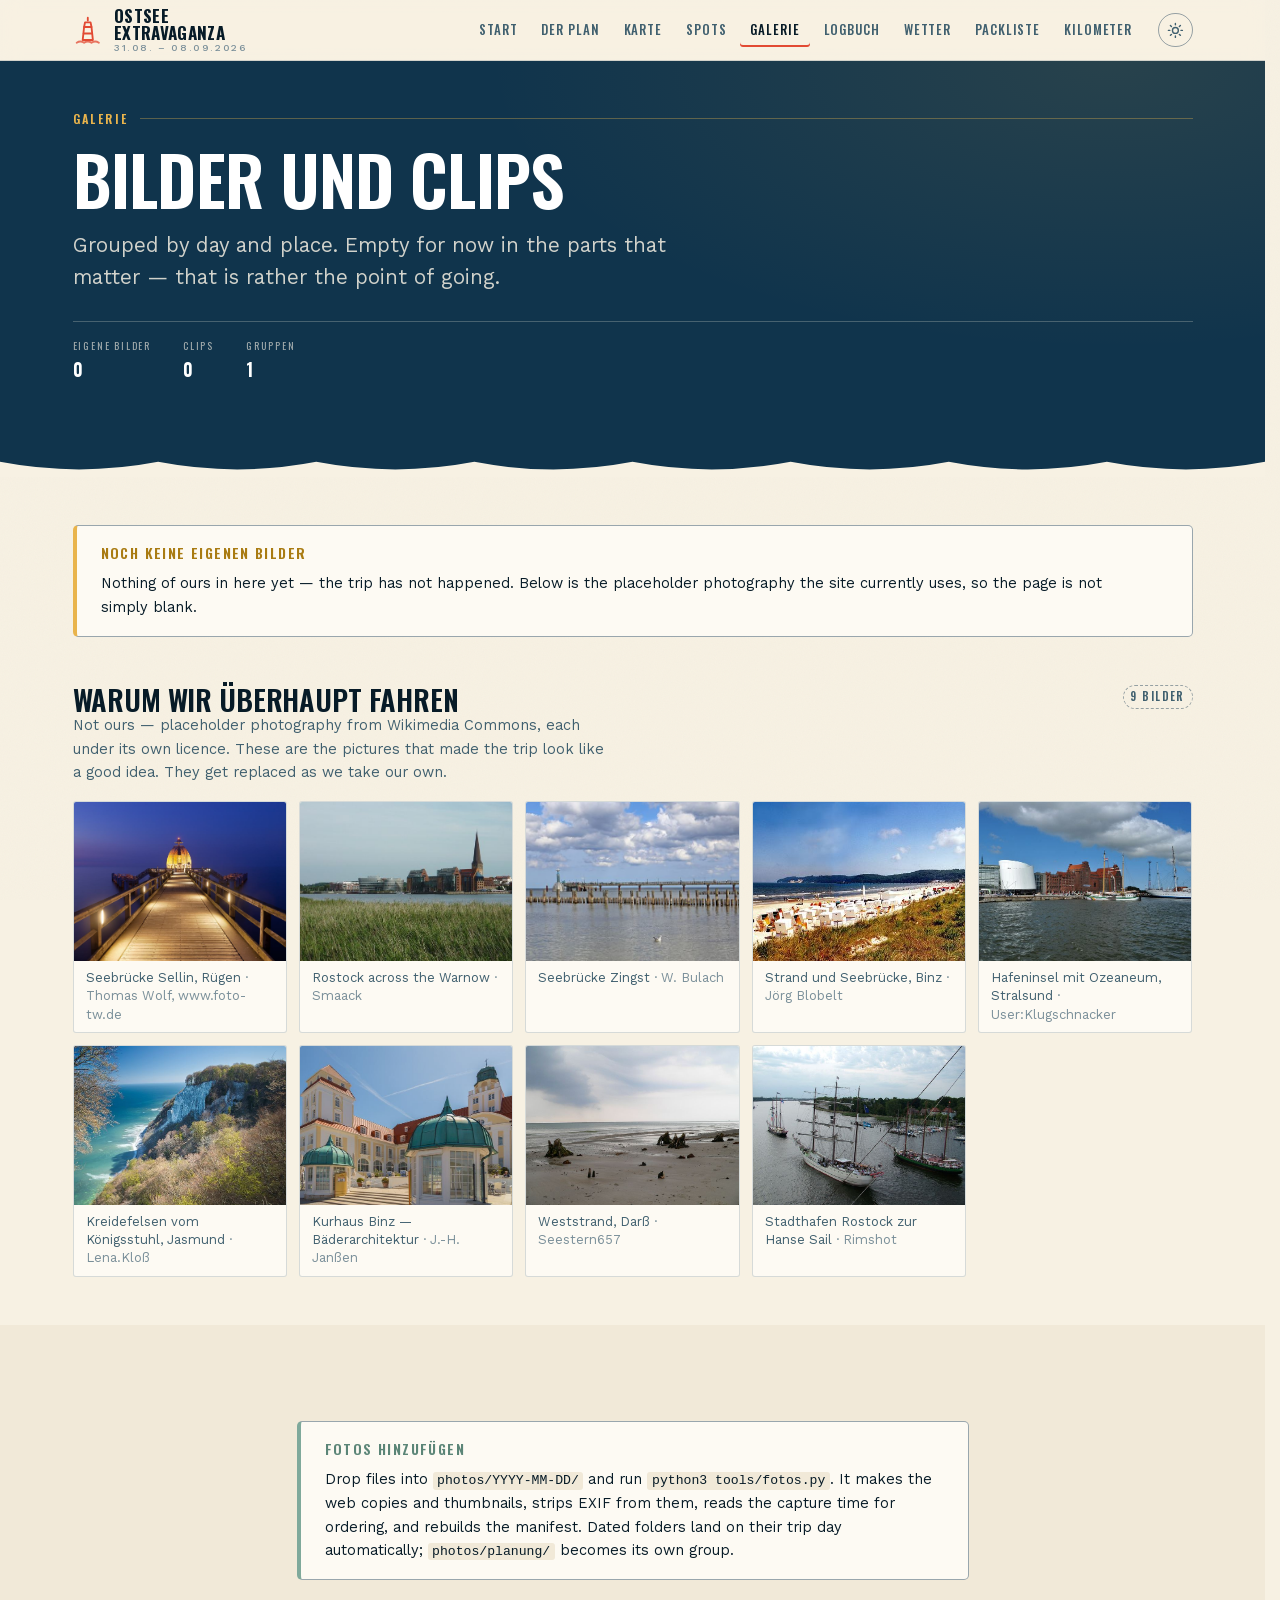
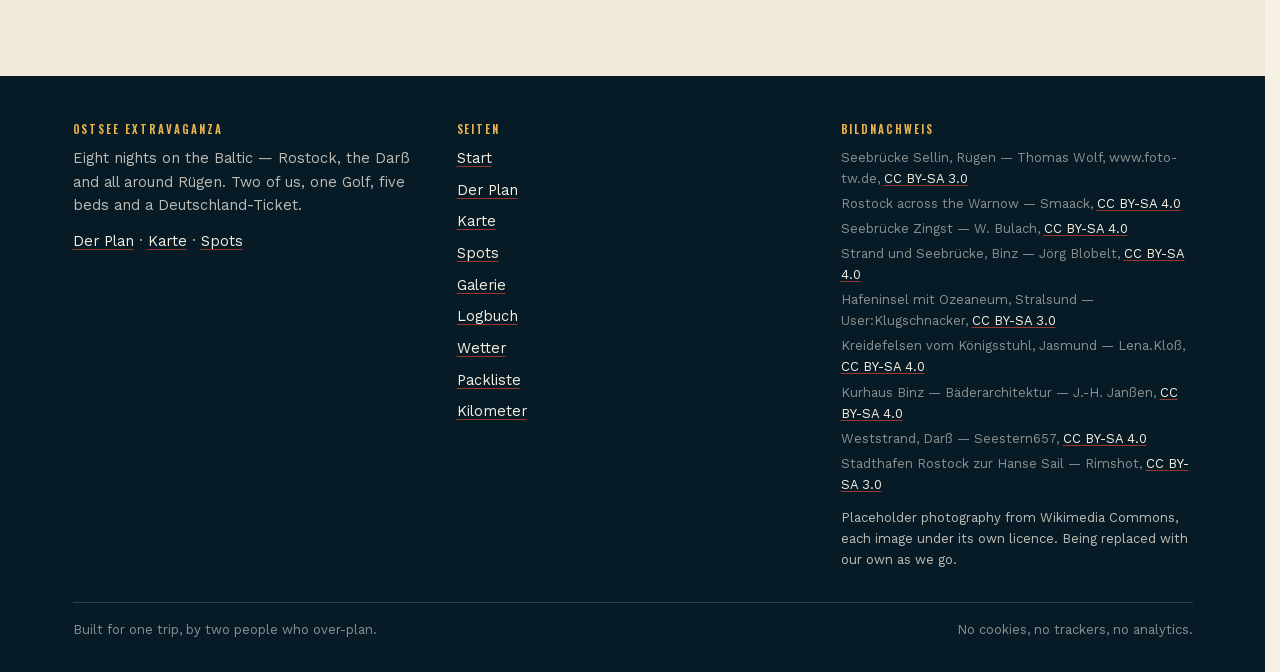
==== commit 518d1b68: "Galerie, Logbuch and Wetter Galerie - Grouped grid with a hand-rolled lightbox: keyboard arrows, Esc" ====
--- a/galerie.html
+++ b/galerie.html
@@ -4,7 +4,7 @@
 <meta charset="utf-8">
 <meta name="viewport" content="width=device-width, initial-scale=1">
 <title>Galerie — Ostsee Extravaganza</title>
-<meta name="description" content="Photo and video gallery, grouped by day and place.">
+<meta name="description" content="Photos and short clips, grouped by day and place.">
 <meta name="theme-color" content="#10344c">
 <meta name="color-scheme" content="light dark">
 <link rel="icon" href="assets/img/motifs/favicon.svg" type="image/svg+xml">
@@ -15,46 +15,46 @@
 <body>
 
 <main id="main">
-
   <header class="page-head">
     <div class="wrap page-head__inner">
       <p class="eyebrow">Galerie</p>
       <h1>Bilder und Clips</h1>
-      <p class="lede">Photos and short videos, grouped by day and place. Usable right now for whatever we photograph while planning, then filled properly during the trip.</p>
+      <p class="lede">Grouped by day and place. Empty for now in the parts that matter — that is
+        rather the point of going.</p>
+      <dl class="page-head__facts" id="head-facts"></dl>
     </div>
   </header>
 
   <div class="wave-band wave-band--from-navy"></div>
 
-  <section class="section">
-    <div class="wrap wrap--narrow stack-lg">
-      <div class="notice notice--soon">
-        <div class="notice__title">Noch nicht gebaut</div>
-        <p>This page is scaffolded but empty — it is step 5 of the build. The chrome, the
-           design system and the data layer are already in place, so it is mostly a matter of
-           wiring this one up.</p>
-      </div>
+  <section class="section section--tight">
+    <div class="wrap" id="groups"></div>
+  </section>
 
-      <div>
-        <h2 class="h3">Was hier hinkommt</h2>
-        <ul class="checklist mt-5">
-          <li><span class="checklist__box" aria-hidden="true"></span><span>Photos read from photos/YYYY-MM-DD/ with a generated manifest</span></li>
-          <li><span class="checklist__box" aria-hidden="true"></span><span>Hand-rolled lightbox, keyboard and swipe navigation</span></li>
-          <li><span class="checklist__box" aria-hidden="true"></span><span>Grouped by trip day, with a “Planungsphase” group for now</span></li>
-          <li><span class="checklist__box" aria-hidden="true"></span><span>Short clips inline, compressed to 720p so the repo stays sane</span></li>
-          <li><span class="checklist__box" aria-hidden="true"></span><span>EXIF GPS optionally places a photo on the Karte</span></li>
-        </ul>
-      </div>
-
-      <div class="cluster">
-        <a class="btn" href="plan.html">Der Plan</a>
-        <a class="btn btn--ghost" href="index.html">Zurück zum Start</a>
+  <section class="section section--alt">
+    <div class="wrap wrap--narrow">
+      <div class="notice notice--info">
+        <div class="notice__title">Fotos hinzufügen</div>
+        <p>Drop files into <code>photos/YYYY-MM-DD/</code> and run
+          <code>python3 tools/fotos.py</code>. It makes the web copies and thumbnails, strips EXIF
+          from them, reads the capture time for ordering, and rebuilds the manifest. Dated folders
+          land on their trip day automatically; <code>photos/planung/</code> becomes its own group.</p>
       </div>
     </div>
   </section>
-
 </main>
 
-<script type="module" src="assets/js/stub.js"></script>
+<!-- lightbox -->
+<div class="lb" id="lb" hidden role="dialog" aria-modal="true" aria-label="Bildansicht">
+  <button class="lb__close" id="lb-close" type="button" aria-label="Schließen">&times;</button>
+  <button class="lb__nav lb__nav--prev" id="lb-prev" type="button" aria-label="Vorheriges">&#8249;</button>
+  <button class="lb__nav lb__nav--next" id="lb-next" type="button" aria-label="Nächstes">&#8250;</button>
+  <figure class="lb__figure">
+    <div class="lb__stage" id="lb-stage"></div>
+    <figcaption class="lb__cap" id="lb-cap"></figcaption>
+  </figure>
+</div>
+
+<script type="module" src="assets/js/galerie.js"></script>
 </body>
 </html>
--- a/assets/css/site.css
+++ b/assets/css/site.css
@@ -2279,3 +2279,215 @@
 }
 :root[data-theme='dark'] .field__help--ok { color: var(--c-foam); }
 :root[data-theme='dark'] .field__help--warn { color: var(--c-mustard); }
+
+/* ============================================================================
+   22. Galerie
+   ========================================================================= */
+
+.galgroup + .galgroup {
+  margin-top: var(--sp-8);
+  padding-top: var(--sp-7);
+  border-top: 1px solid var(--line);
+}
+.galgroup__head {
+  display: flex;
+  flex-wrap: wrap;
+  gap: var(--sp-3);
+  align-items: start;
+  justify-content: space-between;
+}
+
+.tilegrid {
+  display: grid;
+  gap: var(--sp-3);
+  grid-template-columns: repeat(auto-fill, minmax(min(100%, 13rem), 1fr));
+}
+.tile {
+  margin: 0;
+  background: var(--surface);
+  border: 1px solid var(--line);
+  border-radius: var(--r-sm);
+  overflow: hidden;
+}
+.tile__btn {
+  display: block;
+  width: 100%;
+  padding: 0;
+  border: 0;
+  background: none;
+  cursor: zoom-in;
+  line-height: 0;
+}
+.tile img,
+.tile video {
+  width: 100%;
+  aspect-ratio: 4 / 3;
+  object-fit: cover;
+  transition: transform 0.4s var(--ease);
+}
+.tile__btn:hover img {
+  transform: scale(1.03);
+}
+.tile--video video {
+  aspect-ratio: 16 / 9;
+  background: var(--c-ink);
+}
+.tile__cap {
+  padding: var(--sp-2) var(--sp-3);
+  font-size: var(--fs-xs);
+  color: var(--text-dim);
+  line-height: 1.4;
+}
+
+/* lightbox */
+.lb {
+  position: fixed;
+  inset: 0;
+  z-index: 90;
+  display: grid;
+  place-items: center;
+  background: rgba(7, 27, 39, 0.94);
+  padding: var(--sp-5);
+}
+.lb__figure {
+  margin: 0;
+  max-width: min(96vw, 74rem);
+  max-height: 92vh;
+  display: grid;
+  gap: var(--sp-3);
+}
+.lb__stage {
+  line-height: 0;
+  touch-action: pan-y;
+}
+.lb__stage img {
+  max-width: 100%;
+  max-height: 80vh;
+  width: auto;
+  margin-inline: auto;
+  border-radius: var(--r-sm);
+}
+.lb__cap {
+  color: color-mix(in srgb, var(--c-cream) 80%, transparent);
+  font-size: var(--fs-sm);
+  display: flex;
+  flex-wrap: wrap;
+  gap: var(--sp-3);
+  justify-content: space-between;
+}
+.lb__count {
+  font-family: var(--ff-display);
+  font-variant-numeric: tabular-nums;
+  letter-spacing: 0.1em;
+  color: var(--c-mustard);
+}
+.lb__close,
+.lb__nav {
+  position: absolute;
+  background: rgba(247, 241, 227, 0.12);
+  color: var(--c-cream);
+  border: 1px solid rgba(247, 241, 227, 0.3);
+  border-radius: 50%;
+  width: 2.75rem;
+  height: 2.75rem;
+  font-size: 1.6rem;
+  line-height: 1;
+  cursor: pointer;
+  display: grid;
+  place-items: center;
+}
+.lb__close:hover,
+.lb__nav:hover {
+  background: rgba(247, 241, 227, 0.24);
+  color: #fff;
+}
+.lb__close {
+  top: var(--sp-4);
+  right: var(--sp-4);
+}
+.lb__nav--prev { left: var(--sp-4); top: 50%; transform: translateY(-50%); }
+.lb__nav--next { right: var(--sp-4); top: 50%; transform: translateY(-50%); }
+@media (max-width: 34em) {
+  .lb__nav--prev { left: var(--sp-2); }
+  .lb__nav--next { right: var(--sp-2); }
+}
+
+/* ============================================================================
+   23. Logbuch
+   ========================================================================= */
+
+.post + .post {
+  margin-top: var(--sp-8);
+  padding-top: var(--sp-7);
+  border-top: 1px solid var(--line);
+}
+.post__head {
+  display: grid;
+  gap: var(--sp-2);
+}
+.post__date {
+  font-family: var(--ff-display);
+  font-size: 0.6875rem;
+  text-transform: uppercase;
+  letter-spacing: 0.18em;
+  color: var(--accent);
+}
+.post__title {
+  font-size: var(--fs-d3);
+  text-transform: uppercase;
+}
+.post__anchor {
+  text-decoration: none;
+}
+.post__anchor:hover {
+  text-decoration: underline;
+}
+.post__meta {
+  font-size: var(--fs-xs);
+  color: var(--text-faint);
+}
+.post__img {
+  margin-top: var(--sp-5);
+  width: 100%;
+  border-radius: var(--r-sm);
+  border: 1px solid var(--line);
+}
+.post__body {
+  margin-top: var(--sp-4);
+  max-width: 64ch;
+}
+.post__body > * + * {
+  margin-top: var(--sp-4);
+}
+.post__body ul {
+  padding-left: 1.15rem;
+  display: grid;
+  gap: var(--sp-2);
+}
+.post__body li::marker {
+  color: var(--accent);
+}
+.post__body code {
+  font-family: var(--ff-mono);
+  font-size: 0.9em;
+  background: var(--bg-alt);
+  padding: 0.1em 0.35em;
+  border-radius: 3px;
+}
+.post__body blockquote {
+  border-left: 3px solid var(--c-mustard);
+  padding-left: var(--sp-4);
+  font-style: italic;
+  color: var(--text-dim);
+}
+
+/* code in prose generally */
+code {
+  font-family: var(--ff-mono);
+  font-size: 0.9em;
+}
+.notice code {
+  background: var(--bg-alt);
+  padding: 0.1em 0.35em;
+  border-radius: 3px;
+}
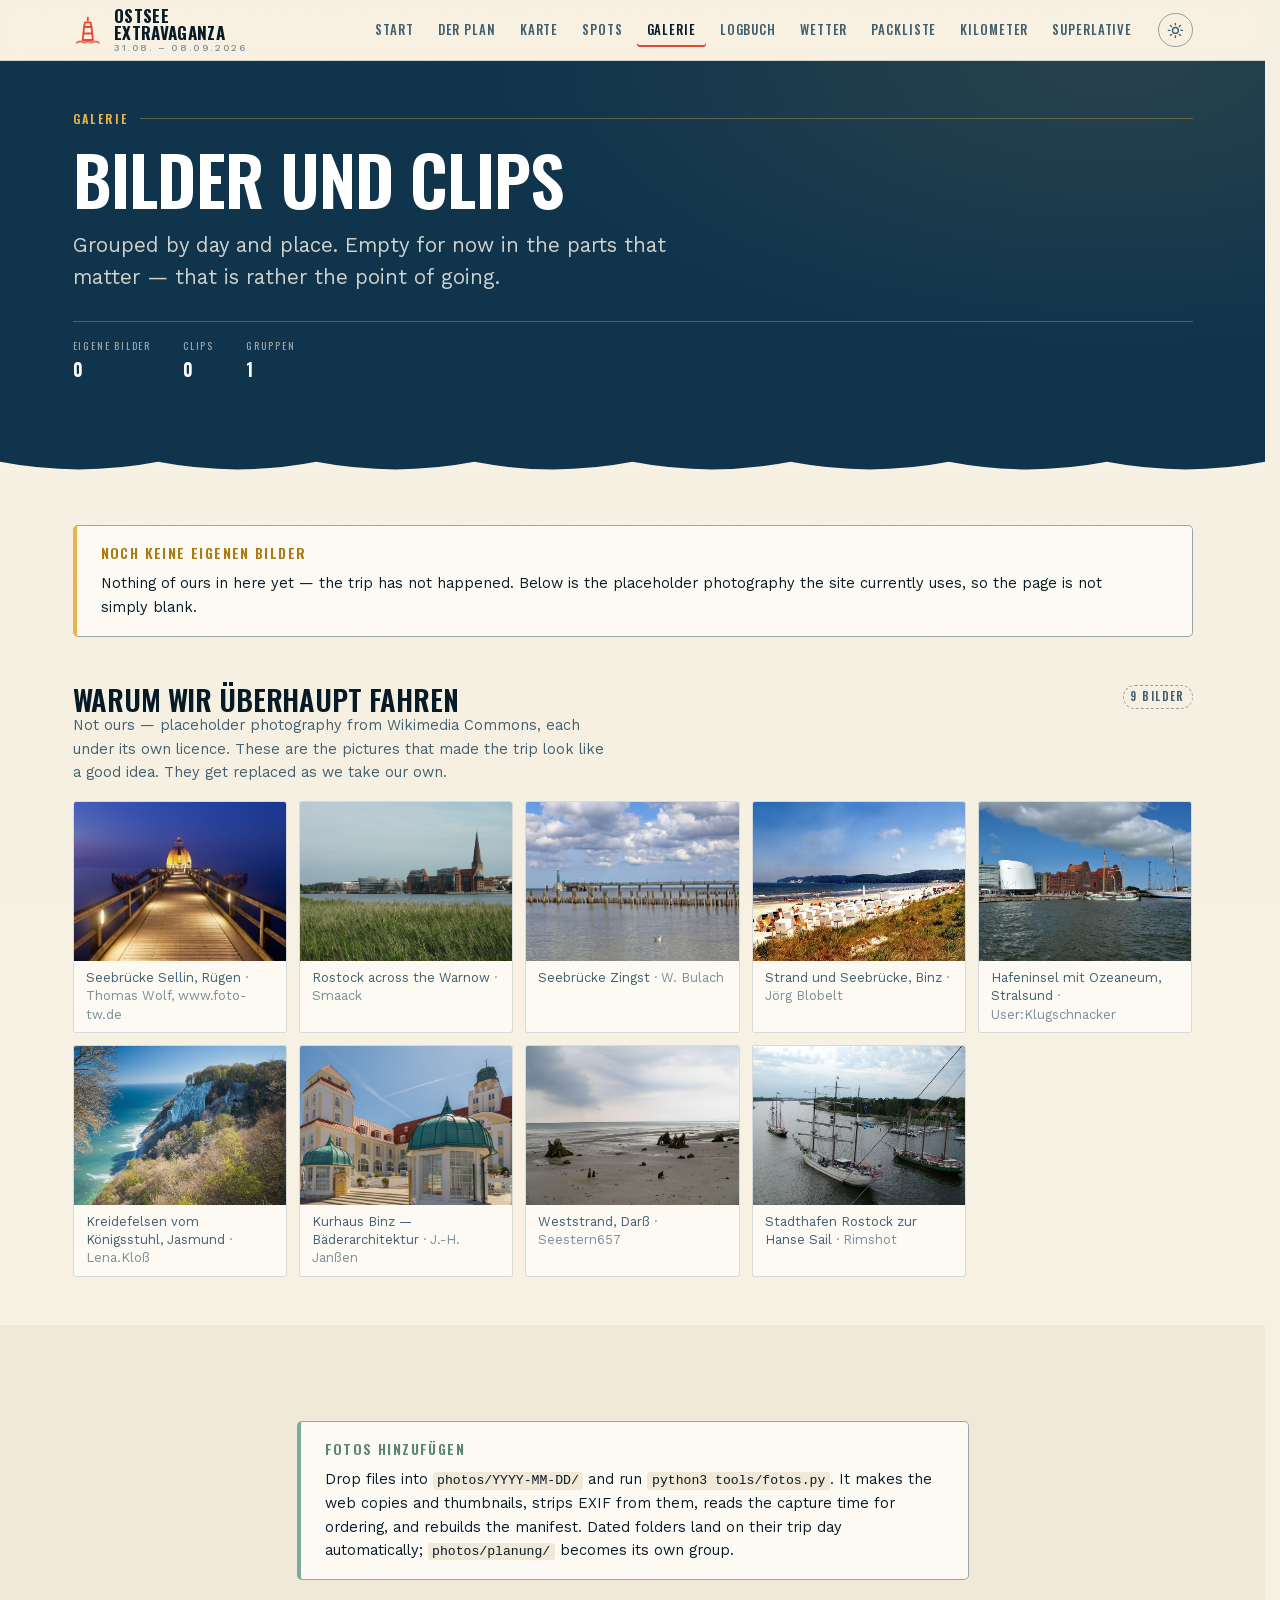
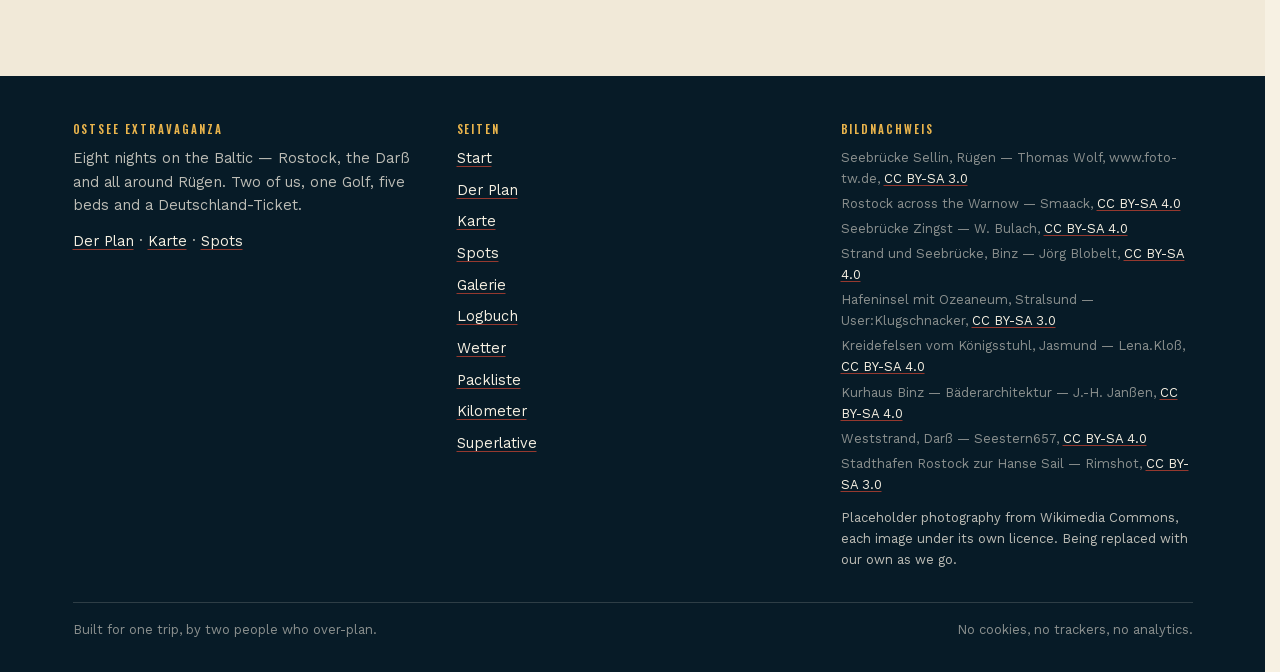
==== commit e95e4b80: "Polish: offline support, link previews, Superlative Service worker - Precaches all ten pages, every " ====
--- a/galerie.html
+++ b/galerie.html
@@ -11,6 +11,19 @@
 <link rel="preload" href="assets/fonts/oswald-latin.woff2" as="font" type="font/woff2" crossorigin>
 <link rel="preload" href="assets/fonts/worksans-latin.woff2" as="font" type="font/woff2" crossorigin>
 <link rel="stylesheet" href="assets/css/site.css">
+
+<link rel="canonical" href="https://ostsee-extravaganza.github.io/ostsee-extravaganza/galerie.html">
+<meta property="og:site_name" content="Ostsee Extravaganza">
+<meta property="og:type" content="website">
+<meta property="og:locale" content="de_DE">
+<meta property="og:url" content="https://ostsee-extravaganza.github.io/ostsee-extravaganza/galerie.html">
+<meta property="og:title" content="Galerie — Ostsee Extravaganza">
+<meta property="og:description" content="Photos and short clips, grouped by day and place.">
+<meta property="og:image" content="https://ostsee-extravaganza.github.io/ostsee-extravaganza/assets/img/og.jpg">
+<meta property="og:image:width" content="1200">
+<meta property="og:image:height" content="630">
+<meta property="og:image:alt" content="Seebrücke Sellin auf Rügen zur blauen Stunde, darüber der Schriftzug Ostsee Extravaganza.">
+<meta name="twitter:card" content="summary_large_image">
 </head>
 <body>
 
--- a/assets/css/site.css
+++ b/assets/css/site.css
@@ -2491,3 +2491,239 @@
   padding: 0.1em 0.35em;
   border-radius: 3px;
 }
+
+/* ============================================================================
+   24. Packliste
+   ========================================================================= */
+
+.progress {
+  display: grid;
+  gap: var(--sp-3);
+}
+.progress__bar {
+  height: 0.6rem;
+  border-radius: 999px;
+  background: var(--bg-alt);
+  border: 1px solid var(--line);
+  overflow: hidden;
+}
+.progress__fill {
+  display: block;
+  height: 100%;
+  background: var(--c-foam-dp);
+  transition: width 0.4s var(--ease);
+}
+.progress__meta {
+  display: flex;
+  flex-wrap: wrap;
+  gap: var(--sp-2) var(--sp-5);
+  justify-content: space-between;
+  font-size: var(--fs-sm);
+  color: var(--text-dim);
+}
+.progress__warn { color: var(--c-tomato); }
+.progress__ok { color: var(--c-foam-dp); }
+@media (prefers-color-scheme: dark) {
+  :root:not([data-theme='light']) .progress__ok { color: var(--c-foam); }
+}
+:root[data-theme='dark'] .progress__ok { color: var(--c-foam); }
+
+.packgroup + .packgroup {
+  margin-top: var(--sp-7);
+  padding-top: var(--sp-6);
+  border-top: 1px solid var(--line);
+}
+.packgroup__head {
+  display: flex;
+  flex-wrap: wrap;
+  gap: var(--sp-3);
+  align-items: start;
+  justify-content: space-between;
+}
+
+.packlist {
+  list-style: none;
+  padding: 0;
+  display: grid;
+  gap: 1px;
+  border: 1px solid var(--line);
+  border-radius: var(--r-sm);
+  overflow: hidden;
+}
+.pack {
+  background: var(--surface);
+  border-bottom: 1px solid var(--line);
+}
+.pack:last-child { border-bottom: 0; }
+.pack--critical {
+  box-shadow: inset 3px 0 0 var(--c-tomato);
+}
+.pack.is-done {
+  background: var(--bg-alt);
+}
+.pack.is-done .pack__name {
+  text-decoration: line-through;
+  color: var(--text-faint);
+}
+.pack__label {
+  display: grid;
+  grid-template-columns: auto 1fr;
+  gap: var(--sp-3);
+  align-items: start;
+  padding: var(--sp-3) var(--sp-4);
+  cursor: pointer;
+}
+.pack__box {
+  width: 1.15rem;
+  height: 1.15rem;
+  margin-top: 0.2rem;
+  accent-color: var(--c-foam-dp);
+  flex: none;
+  cursor: pointer;
+}
+.pack__text {
+  display: grid;
+  gap: 3px;
+}
+.pack__name {
+  font-size: var(--fs-sm);
+  font-weight: 500;
+}
+.pack__tags {
+  display: inline-flex;
+  flex-wrap: wrap;
+  gap: var(--sp-2);
+}
+.pack__note {
+  font-size: var(--fs-xs);
+  color: var(--text-dim);
+  max-width: 68ch;
+}
+
+/* ============================================================================
+   25. Kilometerzähler
+   ========================================================================= */
+
+.fuelgrid {
+  display: grid;
+  gap: var(--sp-4);
+  grid-template-columns: repeat(auto-fit, minmax(min(100%, 8rem), 1fr));
+  align-items: end;
+}
+.fuelgrid__submit {
+  display: flex;
+  align-items: flex-end;
+}
+
+/* single-series horizontal bars: one hue, every bar labelled with its value */
+.hbars {
+  list-style: none;
+  padding: 0;
+  display: grid;
+  gap: var(--sp-2);
+}
+.hbar {
+  display: grid;
+  grid-template-columns: minmax(5rem, 9rem) 1fr auto;
+  gap: var(--sp-3);
+  align-items: center;
+  font-size: var(--fs-sm);
+}
+.hbar__lab {
+  color: var(--text-dim);
+  overflow: hidden;
+  text-overflow: ellipsis;
+  white-space: nowrap;
+}
+.hbar__track {
+  height: 1.15rem;
+  background: var(--bg-alt);
+  border-radius: 3px;
+  overflow: hidden;
+}
+.hbar__fill {
+  display: block;
+  height: 100%;
+  background: var(--c-navy);
+  border-radius: 0 3px 3px 0;
+}
+@media (prefers-color-scheme: dark) {
+  :root:not([data-theme='light']) .hbar__fill { background: #4a7cd0; }
+}
+:root[data-theme='dark'] .hbar__fill { background: #4a7cd0; }
+.hbar__val {
+  font-family: var(--ff-display);
+  font-weight: 600;
+  min-width: 4rem;
+  text-align: right;
+}
+
+/* ============================================================================
+   26. Offline bar
+   ========================================================================= */
+
+.offline-bar {
+  position: fixed;
+  left: 50%;
+  bottom: var(--sp-4);
+  transform: translateX(-50%);
+  z-index: 80;
+  display: flex;
+  align-items: center;
+  gap: var(--sp-3);
+  max-width: calc(100vw - 2 * var(--sp-4));
+  padding: 0.6rem 1rem;
+  background: var(--c-ink);
+  color: var(--c-cream);
+  border-radius: 999px;
+  box-shadow: var(--shadow-lg);
+  font-size: var(--fs-xs);
+  line-height: 1.35;
+}
+.offline-bar__dot {
+  width: 0.55rem;
+  height: 0.55rem;
+  border-radius: 50%;
+  background: var(--c-mustard);
+  flex: none;
+}
+
+/* ============================================================================
+   27. Superlative
+   ========================================================================= */
+
+.award {
+  display: grid;
+  gap: var(--sp-2);
+  padding: var(--sp-5);
+  background: var(--surface);
+  border: 1px solid var(--line);
+  border-radius: var(--r-md);
+  box-shadow: var(--shadow-sm);
+  position: relative;
+}
+.award.is-filled {
+  border-color: var(--c-mustard);
+  box-shadow: inset 0 0 0 1px var(--c-mustard), var(--shadow-sm);
+}
+.award__icon {
+  font-size: 1.5rem;
+  line-height: 1;
+}
+.award__title {
+  font-family: var(--ff-display);
+  font-size: 1.0625rem;
+  font-weight: 600;
+  text-transform: uppercase;
+  letter-spacing: 0.03em;
+}
+.award__input {
+  font-family: var(--ff-display);
+  font-size: 1.0625rem;
+  font-weight: 500;
+}
+.award__hint {
+  font-size: var(--fs-xs);
+  color: var(--text-faint);
+  line-height: 1.45;
+}
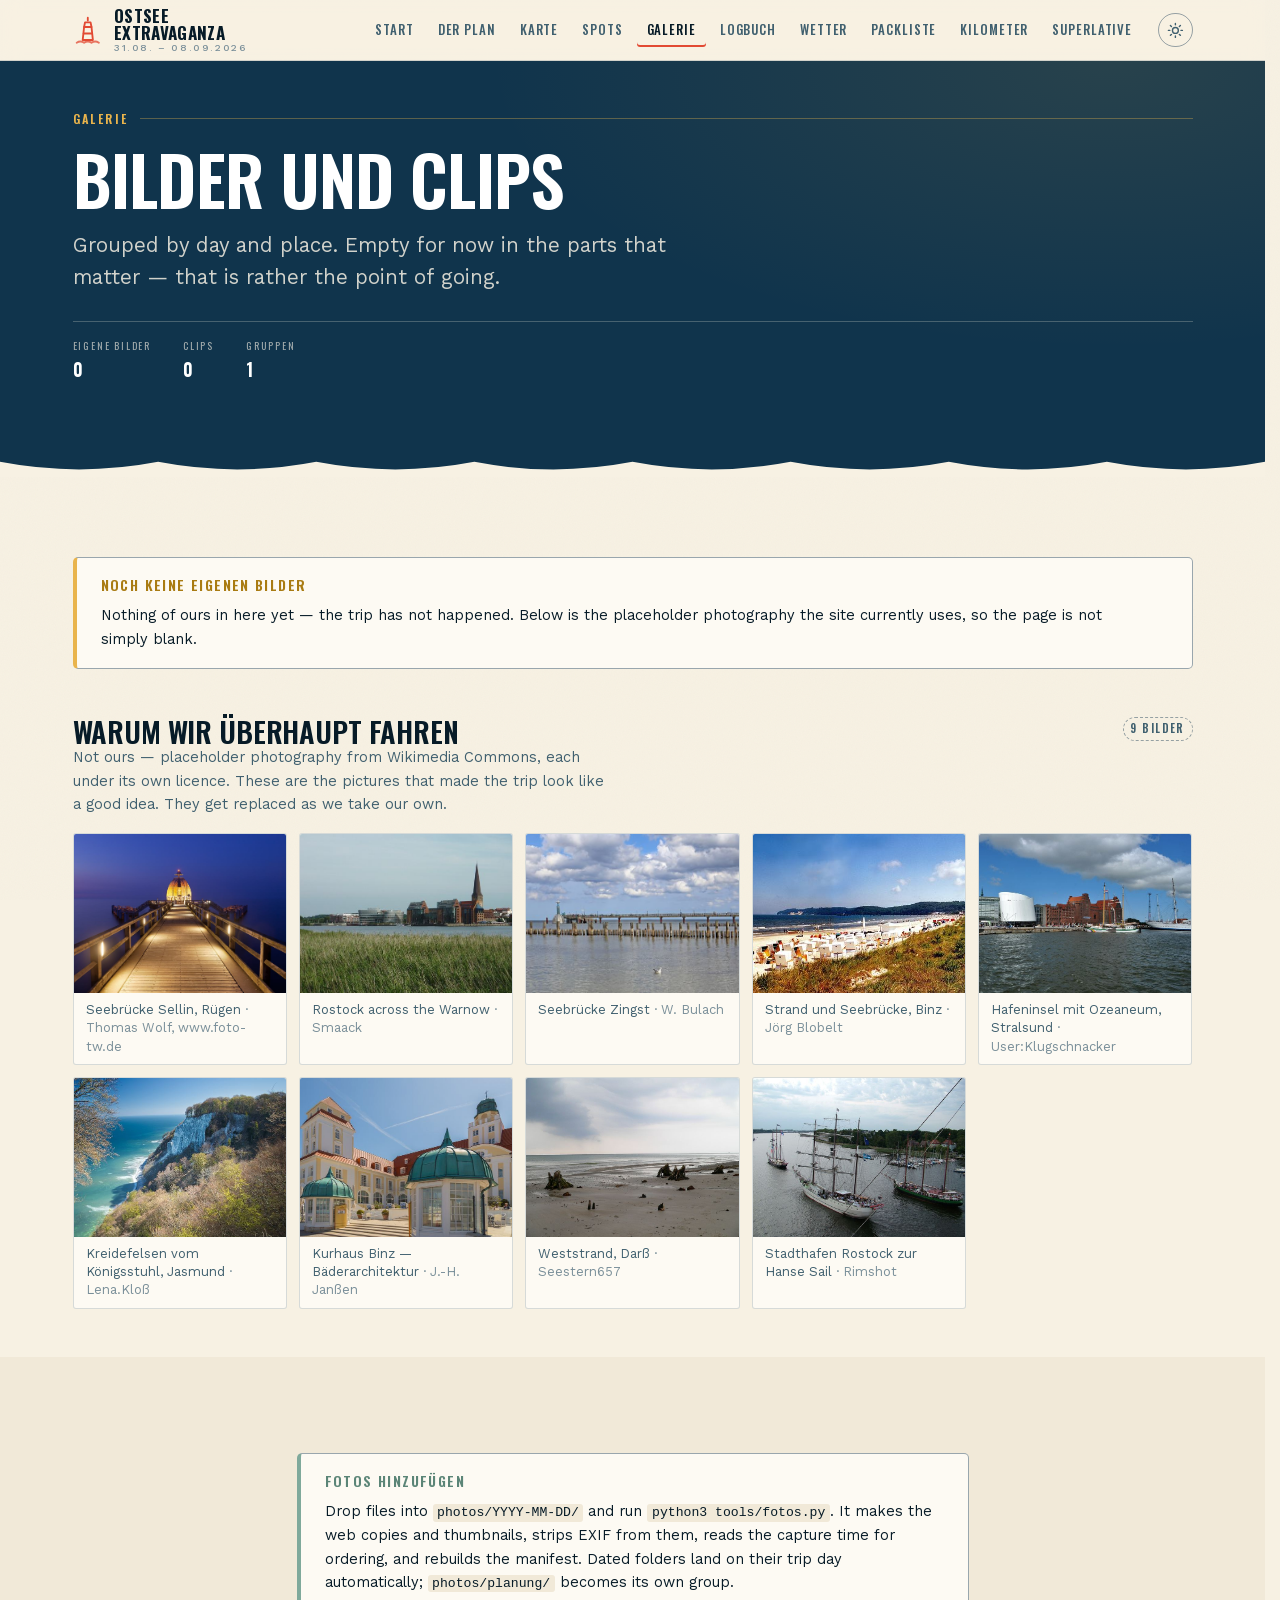
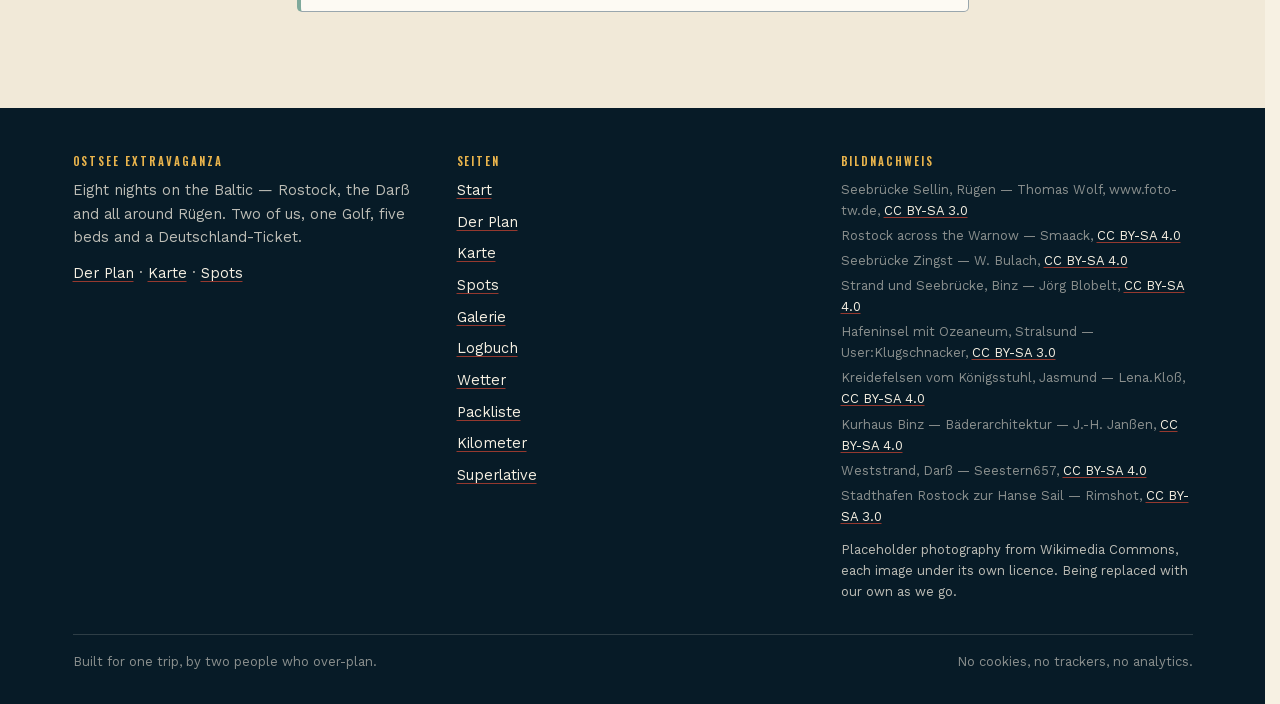
==== commit 89df2523: "Instagram → Galerie: fetcher, gallery wiring and setup guide Lets the gallery fill itself from a tri" ====
--- a/galerie.html
+++ b/galerie.html
@@ -41,7 +41,20 @@
   <div class="wave-band wave-band--from-navy"></div>
 
   <section class="section section--tight">
-    <div class="wrap" id="groups"></div>
+    <div class="wrap">
+      <div class="map-toolbar" id="ig-bar" hidden>
+        <div>
+          <p class="eyebrow eyebrow--plain">Instagram</p>
+          <p class="small dim" id="ig-status"></p>
+        </div>
+        <div class="cluster" style="margin-left:auto">
+          <a class="btn btn--sm" id="ig-refresh" rel="noopener"
+             href="https://github.com/ostsee-extravaganza/ostsee-extravaganza/actions/workflows/instagram.yml">
+             Neue Bilder holen</a>
+        </div>
+      </div>
+      <div id="groups" class="mt-6"></div>
+    </div>
   </section>
 
   <section class="section section--alt">
